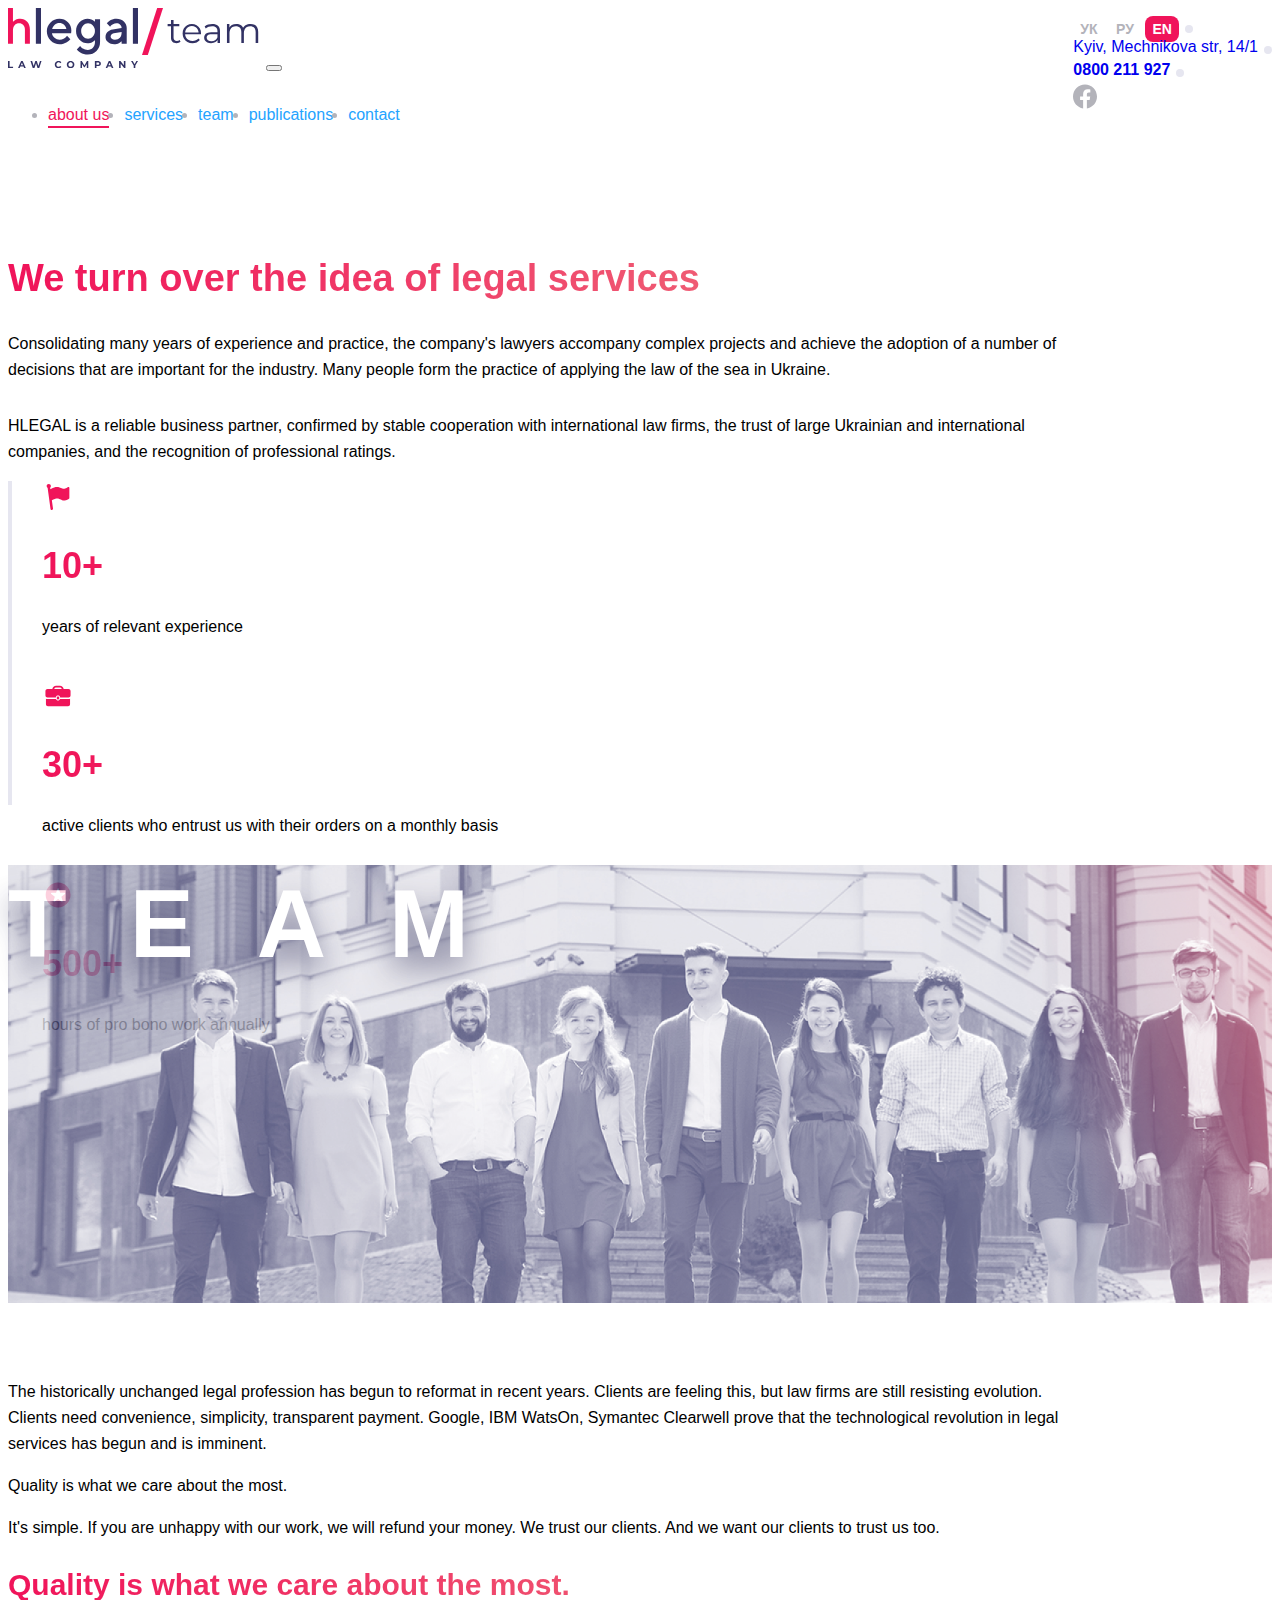
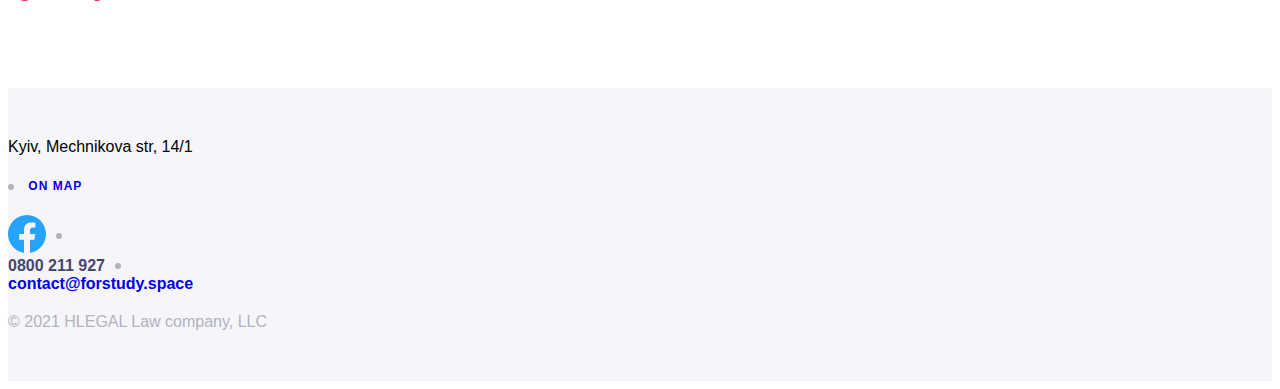
==== html/about.html @ 5c422d00 "Media for about section" ====
<!doctype html>
<html lang="en">
<head>
    <meta charset="UTF-8">
    <meta name="viewport"
          content="width=device-width, user-scalable=no, initial-scale=1.0, maximum-scale=1.0, minimum-scale=1.0">
    <meta http-equiv="X-UA-Compatible" content="ie=edge">
    <title>About us</title>

    <link href="https://cdn.jsdelivr.net/npm/bootstrap@5.2.0-beta1/dist/css/bootstrap.min.css" rel="stylesheet"
          integrity="sha384-0evHe/X+R7YkIZDRvuzKMRqM+OrBnVFBL6DOitfPri4tjfHxaWutUpFmBp4vmVor" crossorigin="anonymous">
    <link rel="stylesheet" href="../css/style.css">

</head>
<body>

    <header class="header header-light">
        <div class="header__top header-light__top">
            <div class="container">
                <div class="row">
                    <div class="col-12 d-flex header__top-content header-light__top-content">

                        <div class="header__lang header-light__lang">

                            <div>
                                <label>
                                    <input class="header__lang-switcher header-light__lang-switcher" name="lang" type="radio" value="УК">
                                    <span class="header__lang-name header-light__lang-name">УК</span>
                                </label>

                                <label>
                                    <input class="header__lang-switcher header-light__lang-switcher" name="lang" type="radio" value="РУ">
                                    <span class="header__lang-name header-light__lang-name">РУ</span>
                                </label>

                                <label>
                                    <input class="header__lang-switcher header-light__lang-switcher" name="lang" type="radio" value="EN" checked>
                                    <span class="header__lang-name header-light__lang-name">EN</span>
                                </label>
                            </div>

                        </div>

                        <div class="header__address">
                            <a target="_blank"
                               href="https://www.google.com.ua/maps/place/%D1%83%D0%BB.+%D0%9C%D0%B5%D1%87%D0%BD%D0%B8%D0%BA%D0%BE%D0%B2%D0%B0,+14%2F1,+%D0%9A%D0%B8%D0%B5%D0%B2,+02000/@50.436795,30.5305163,17z/data=!3m1!4b1!4m5!3m4!1s0x40d4cf07295b8e39:0x17b2112e2dc0e7a!8m2!3d50.436795!4d30.532705?hl=ru">
                                Kyiv, Mechnikova str, 14/1
                            </a>
                        </div>

                        <div class="header__contact">
                            <a href="tel:0800211927">0800 211 927</a>
                        </div>

                        <div class="header__social">
                            <a href="https://facebook.com" target="_blank" class="social-link">
                                <svg width="24" height="25" viewBox="0 0 24 25" fill="none"
                                     xmlns="http://www.w3.org/2000/svg">
                                    <path d="M24 12.5733C24 5.90541 18.6274 0.5 12 0.5C5.37258 0.5 0 5.90541 0 12.5733C0 18.5995 4.38823 23.5943 10.125 24.5V16.0633H7.07813V12.5733H10.125V9.91343C10.125 6.88755 11.9165 5.21615 14.6576 5.21615C15.9705 5.21615 17.3438 5.45195 17.3438 5.45195V8.42313H15.8306C14.3399 8.42313 13.875 9.35379 13.875 10.3086V12.5733H17.2031L16.6711 16.0633H13.875V24.5C19.6118 23.5943 24 18.5995 24 12.5733Z"
                                          fill="white"/>
                                </svg>
                            </a>
                        </div>

                    </div>
                </div>
            </div>

        </div>


        <div class="header__navigation">
            <nav class="navbar navbar-expand-sm">
                <div class="container">
                    <a class="navbar-brand" href="index.html">
                        <img src="../assets/icons/logo-team.svg" alt="logo">
                    </a>
                    <button class="navbar-toggler" type="button" data-bs-toggle="collapse"
                            data-bs-target="#navbarSupportedContent" aria-controls="navbarSupportedContent"
                            aria-expanded="false" aria-label="Toggle navigation">
                        <span class="navbar-toggler-icon"></span>
                    </button>
                    <div class="collapse navbar-collapse justify-content-end" id="navbarSupportedContent">
                        <ul class="navbar-nav">
                            <li class="nav-item">
                                <a class="nav-link active" aria-current="page" href="about.html">about us</a>
                            </li>
                            <li class="nav-item">
                                <a class="nav-link" aria-current="page" href="services.html">services</a>
                            </li>
                            <li class="nav-item">
                                <a class="nav-link" aria-current="page" href="team.html">team</a>
                            </li>
                            <li class="nav-item">
                                <a class="nav-link" aria-current="page" href="publications.html">publications</a>
                            </li>
                            <li class="nav-item">
                                <a class="nav-link" aria-current="page" href="#">contact</a>
                            </li>
                        </ul>
                    </div>
                </div>
            </nav>
        </div>
    </header>

    <main>

        <section class="hero">
            <div class="container">
                <div class="row">
                    <div class="hero__wrapper d-flex p-0">
                        <div class="hero__description col-lg-7 col-sm-12">
                            <h1>We turn over the idea of legal services</h1>
                            <p>Consolidating many years of experience and practice, the company's lawyers accompany
                                complex projects and achieve the adoption of a number of decisions that are important
                                for the industry. Many people form the practice of applying the law of the sea in Ukraine.
                            </p>
                            <p> HLEGAL is a reliable business partner, confirmed by stable cooperation with international
                                law firms, the trust of large Ukrainian and international companies, and the recognition of
                                professional ratings.</p>
                        </div>

                        <div class="hero__benefints col-lg-5 col-sm-12">
                            <div class="hero__benefints-item">
                                <div class="d-flex hero__benefints-item-title">
                                    <img src="../assets/icons/Experience.svg">
                                    <h2 class="mb-0">10+</h2>
                                </div>
                                <p>years of relevant experience</p>
                            </div>

                            <div class="hero__benefints-item">
                                <div class="d-flex hero__benefints-item-title">
                                    <img src="../assets/icons/Clients.svg">
                                    <h2 class="mb-0">30+</h2>
                                </div>
                                <p>active clients who entrust us with their orders on a monthly basis</p>
                            </div>

                            <div class="hero__benefints-item">
                                <div class="d-flex hero__benefints-item-title">
                                    <img src="../assets/icons/Probono.svg">
                                    <h2  >500+</h2>
                                </div>
                                <p>hours of pro bono work annually</p>
                            </div>
                        </div>
                    </div>
                </div>



            </div>
        </section>

        <div class="photo d-flex justify-content-center align-items-center" style="background-image: url('../assets/img/Team.jpg')">team</div>

        <section class="about">
            <div class="container">
                <div class="row">
                    <div class="d-flex flex-wrap">
                        <div class="about__content col-lg-7 col-sm-12">
                            <p>The historically unchanged legal profession has begun to reformat
                                in recent years. Clients are feeling this, but law firms are still resisting
                                evolution. Clients need convenience, simplicity, transparent payment. Google, IBM WatsOn,
                                Symantec Clearwell prove that the technological revolution in legal services has begun and is imminent.
                            </p>

                            <p>Quality is what we care about the most.</p>

                            <p>It's simple. If you are unhappy with our work, we will refund your money.
                                We trust our clients. And we want our clients to trust us too.</p>
                        </div>

                        <div class="about__quote col-lg-5 col-sm-12">
                            <h2>Quality is what we care about the most.</h2>
                        </div>
                    </div>
                </div>
            </div>
        </section>
    </main>

    <footer class="footer">
        <div class="container">
            <div class="row">
                <div class="footer__position d-flex justify-content-between">
                    <div>
                        <div class="footer__address d-flex align-items-center">
                            <p class="mb-0">
                                Kyiv, Mechnikova str, 14/1
                            </p>
                            <a class="footer__address-map"
                               target="_blank"
                               href="https://www.google.com.ua/maps/place/%D1%83%D0%BB.+%D0%9C%D0%B5%D1%87%D0%BD%D0%B8%D0%BA%D0%BE%D0%B2%D0%B0,+14%2F1,+%D0%9A%D0%B8%D0%B5%D0%B2,+02000/@50.436795,30.5305163,17z/data=!3m1!4b1!4m5!3m4!1s0x40d4cf07295b8e39:0x17b2112e2dc0e7a!8m2!3d50.436795!4d30.532705?hl=ru">
                                On map
                            </a>
                        </div>
                        <div class="footer__content d-flex align-items-center">
                            <div class="footer__social">
                                <a href="https://facebook.com" target="_blank" class="social-link">
                                    <svg width="38" height="38" viewBox="0 0 38 38" fill="none" xmlns="http://www.w3.org/2000/svg">
                                        <g clip-path="url(#clip0_45561_813)">
                                            <path d="M38 19.1161C38 8.55857 29.4934 0 19 0C8.50658 0 0 8.55857 0 19.1161C0 28.6575 6.94803 36.5659 16.0312 38V24.6419H11.207V19.1161H16.0312V14.9046C16.0312 10.1136 18.8678 7.46723 23.2078 7.46723C25.2866 7.46723 27.4609 7.84059 27.4609 7.84059V12.545H25.0651C22.7048 12.545 21.9688 14.0185 21.9688 15.5302V19.1161H27.2383L26.3959 24.6419H21.9688V38C31.052 36.5659 38 28.6575 38 19.1161Z" fill="#24A3FF"/>
                                        </g>
                                        <defs>
                                            <clipPath id="clip0_45561_813">
                                                <rect width="38" height="38" fill="white"/>
                                            </clipPath>
                                        </defs>
                                    </svg>
                                </a>
                            </div>

                            <div class="footer__contact">
                                <a href="tel:0800211927" class="footer__contact-tel">0800 211 927</a>
                            </div>

                            <div class="footer__contact">
                                <a href="mailto:contact@forstudy.space>" class="footer__contact-mail"> contact@forstudy.space</a>
                            </div>
                        </div>
                    </div>

                    <p class="footer__info">
                        © 2021 HLEGAL Law company, LLC
                    </p>
                </div>



            </div>

        </div>


    </footer>


    <script src="https://cdn.jsdelivr.net/npm/bootstrap@5.2.0-beta1/dist/js/bootstrap.bundle.min.js"
            integrity="sha384-pprn3073KE6tl6bjs2QrFaJGz5/SUsLqktiwsUTF55Jfv3qYSDhgCecCxMW52nD2"
            crossorigin="anonymous"></script>
</body>
</html>
---- css/style.css ----
:root {
  --bs-link-color: #24A3FF;
  --bs-link-hover-color: #24A3FF;
}

.navbar-nav {
  --bs-nav-link-color: #fff;
  --bs-navbar-active-color: #F0145A;
  --bs-nav-link-font-weight: 700;
  --bs-nav-link-font-size: 16px;
  --bs-navbar-nav-link-padding-x: 0;
  --bs-nav-link-padding-y: 0;
  --bs-nav-link-hover-color: #fff;
}

body {
  font-family: Montserrat, sans-serif;
  font-weight: normal;
}

.photo, .team-people .hero h1, .article__content-list ol ::marker, .article__content-accent, .article__name p, .footer__contact, .footer__address-map, .publications__type-name, .publications__article-title p, .clients p, .benefits__item li, .section__button input[type=button], .section__title .section__link, h4, h3, h2, h1 {
  font-family: Montserrat, sans-serif;
  font-weight: bold;
}

body {
  color: #323264;
}

@media (min-width: 1600px) {
  .container {
    max-width: 1600px;
  }
}
h1 {
  font-size: 38px;
  line-height: 46px;
  color: linear-gradient(90.13deg, #F0145A 0.84%, #EF8080 99.96%);
}

h2 {
  font-size: 30px;
  line-height: 37px;
}

h3 {
  font-size: 22px;
  line-height: 27px;
}

h4 {
  font-size: 16px;
  line-height: 20px;
}

p {
  font-size: 16px;
  line-height: 26px;
  color: #000000;
}

a {
  text-decoration: none;
}

.common-bg {
  background: linear-gradient(228.57deg, #323264 11.93%, #323264 57.17%, #643E72 87.46%);
  border-radius: 0 0 12px 12px;
}

.section__title .section__link {
  font-size: 14px;
  color: #24A3FF;
  line-height: 17px;
  text-transform: uppercase;
  letter-spacing: 1px;
}
.section__title .section__link:hover {
  color: #F0145A;
}
.section__title .section__link svg {
  margin-top: -3px;
}
.section__title .section__link svg:hover {
  text-decoration: none;
  border: none;
}
.section__title .section__link svg:hover circle {
  stroke: #F0145A;
}
.section__title .section__link svg:hover path {
  stroke: #F0145A;
}
.section__title .section__link svg:hover circle,
.section__title .section__link svg:hover path {
  transition: 0.3s;
}
.section__title h2 {
  margin-top: 10px;
  line-height: 46px;
  font-size: 38px;
  background: linear-gradient(90.13deg, #F0145A 0.84%, #EF8080 99.96%);
  -webkit-background-clip: text;
  -webkit-text-fill-color: transparent;
  background-clip: text;
  text-fill-color: transparent;
}

.section__button {
  margin-top: 30px;
}
.section__button input[type=button] {
  color: #fff;
  background-color: #24A3FF;
  box-shadow: 0 0 20px rgba(36, 163, 255, 0.5);
  border-radius: 12px;
  border: none;
  padding: 18px 30px;
}
.section__button input[type=button]:hover {
  background-color: #0085FF;
}

.header {
  --bs-link-color: #fff;
  color: #fff;
  position: absolute;
  width: 100%;
  top: 0;
  left: 0;
  z-index: 1;
}
.header a:not(.social-link) {
  border-bottom: 2px solid transparent;
  padding-bottom: 3px;
}
.header a:not(.social-link):hover {
  color: #fff;
  border-bottom-color: initial;
  transition: 0.3s;
}
.header a:not(.social-link):active {
  color: #F0145A;
  border-bottom-color: initial;
  transition: 0.3s;
}
.header a.social-link path {
  fill: #fff;
}
.header a.social-link:hover path {
  fill: #F0145A;
  transition: 0.3s;
}
.header .container {
  position: relative;
}
.header__top-content {
  gap: 6px;
  position: absolute;
  right: 0;
  top: 12px;
  z-index: 1;
  justify-content: flex-end;
}
.header__top-content > div {
  display: flex;
  align-items: center;
  gap: 6px;
}
.header__top-content > div:not(:last-child):after {
  content: "";
  display: inline-block;
  width: 8px;
  height: 8px;
  background-color: #fff;
  border-radius: 50%;
}
.header__lang-switcher {
  display: none;
}
.header__lang-name {
  font-size: 14px;
  padding: 5px 7px;
  border-radius: 8px;
  font-weight: 700;
  cursor: pointer;
}
.header__lang-name:hover, .header__lang-name:focus {
  background-color: rgba(255, 255, 255, 0.2);
  transition: 0.3s;
}
.header__lang-switcher:checked + .header__lang-name {
  background-color: #F0145A;
  transition: 0.3s;
}
.header__address a {
  border: none;
  padding-bottom: 0;
}
.header__contact a {
  font-weight: bold;
  border: none;
  padding-bottom: 0;
}
.header__social a {
  border: none;
  padding-bottom: 0;
}
.header__navigation .navbar-nav {
  display: flex;
  gap: 15px;
  margin-top: 34px;
}
.header__navigation .nav-link {
  border-bottom: 2px solid;
  padding-bottom: 3px;
}
.header__navigation .nav-link:not(.active) {
  border-bottom-color: transparent;
}
.header__navigation .nav-link:hover {
  border-bottom-color: initial;
  transition: 0.3s;
}
.header__navigation .nav-link.active {
  color: #F0145A;
}
.header a.navbar-brand {
  border-bottom: none;
}
.header-light {
  color: #B3B3BA;
  --bs-link-color: #B3B3BA;
  background-color: #fff;
  position: initial;
  padding: 0 0 30px 0;
}
.header-light__lang-switcher:checked + .header-light__lang-name {
  color: #fff;
}
.header-light__top-content > div:not(:last-child):after {
  background-color: #E6E6F0;
}
.header-light .nav-link {
  color: #24A3FF;
}
.header-light .nav-link.active {
  border-bottom: 2px solid #F0145A;
}
.header-light .nav-link:hover {
  color: #24A3FF;
}
.header-light a:not(.social-link):hover {
  color: #24A3FF;
}
.header-light a.social-link path {
  fill: #B3B3BA;
}
.header-light a.social-link:hover path {
  fill: #F0145A;
  transition: 0.3s;
}

@media (max-width: 992px) {
  .header {
    padding-top: 30px;
  }
  .header .container {
    flex-direction: column;
    align-items: flex-start;
    max-width: 648px;
  }
  .header__top {
    margin-bottom: 30px;
  }
  .header__top-content {
    position: static;
    justify-content: flex-start;
  }
  .header__navigation .navbar-nav {
    margin-top: 0;
  }
  .header__navigation .navbar-brand {
    display: inline-block;
    width: 100%;
    margin-right: 0;
    margin-bottom: 30px;
  }
}
@media (max-width: 575px) {
  .header {
    padding-top: 0;
  }
  .header .navbar-toggler-icon {
    background-image: url("../assets/icons/Hamburger.svg");
    background-size: cover;
    width: 50px;
    height: 50px;
  }
  .header .navbar-toggler:active {
    background-color: #E6E6F0;
    border-radius: 8px;
  }
  .header .navbar-toggler,
.header .navbar-toggler:focus {
    border: none;
    outline: none;
    box-shadow: none;
  }
  .header .navbar-collapse {
    background-color: #FFFFFF;
    border-radius: 12px 12px 0px 0px;
  }
  .header .navbar-collapse ul li {
    background-color: #F5F5FA;
    border-radius: 12px;
  }
  .header__top .header__address, .header__top .header__social {
    display: none;
  }
  .header__top {
    padding: 10px 0;
    background: rgba(245, 245, 250, 0.2);
    margin-bottom: 0;
  }
  .header__top-content {
    justify-content: space-between;
  }
  .header__top-content > div:not(:last-child):after {
    content: none;
  }
  .header .container {
    flex-direction: row;
    align-items: center;
  }
  .header__navigation .navbar-brand {
    width: initial;
    margin-bottom: 0;
  }
  .header-light .navbar-toggler-icon {
    background-image: url("../assets/icons/hamburger-dark.svg");
    background-size: cover;
    width: 50px;
    height: 50px;
  }
  .header-light .navbar-brand img {
    width: 200px;
  }
}

.banner {
  position: relative;
  height: 100vh;
}
.banner:before {
  content: "";
  display: block;
  width: 100%;
  height: 100vh;
  background-image: url("../assets/symbol.svg");
  background-repeat: no-repeat;
  background-size: contain;
  background-position: center;
  position: absolute;
  top: 0;
  left: 0;
  z-index: 0;
}
.banner h1 {
  position: relative;
  z-index: 1;
  font-size: 4.8vh;
  font-weight: 700;
  line-height: 46px;
  color: #fff;
}
.banner__scroll {
  left: calc(50% - 21px);
  width: 42px;
  height: 42px;
  display: inline-block;
  position: absolute;
  bottom: 30px;
}
.banner__scroll:hover {
  text-decoration: none;
  border: none;
}
.banner__scroll:hover circle {
  stroke: #F0145A;
}
.banner__scroll:hover path {
  stroke: #F0145A;
}
.banner__scroll:hover circle,
.banner__scroll:hover path {
  transition: 0.3s;
}

@media (max-width: 1115px) {
  .banner:before {
    background-size: cover;
  }
}
@media (max-width: 575px) {
  .banner h1 {
    font-size: 6.8vh;
    line-height: 75px;
  }
}

.benefits {
  padding: 60px 0;
  color: #FFFFFF;
}
.benefits__item li {
  list-style-type: none;
}
.benefits__item li:not(:last-child) {
  margin-bottom: 20px;
}
.benefits__item li .active {
  background: linear-gradient(90.13deg, #EF8080 0.84%, #F0145A 99.96%);
  -webkit-background-clip: text;
  -webkit-text-fill-color: transparent;
  background-clip: text;
  text-fill-color: transparent;
}
.benefits__item li a {
  font-size: 38px;
  line-height: 46px;
  text-align: right;
  color: #B3B3BA;
}
.benefits__item li a :not(.social-link) {
  border-bottom: none;
  transition: none;
}
.benefits__item li a:not(.social-link):hover {
  color: #F0145A;
  border: none;
  transition: none;
}
.benefits__item li a:not(.social-link):active {
  border: none;
  transition: none;
}
.benefits__line {
  border-left: 4px solid rgba(255, 255, 255, 0.3);
  height: 303px;
  margin-left: 60px;
}
.benefits__description p {
  color: #FFFFFF;
  max-width: 514px;
  font-size: 19px;
  line-height: 30px;
  margin-top: 30px;
}

@media (max-width: 1024px) {
  .benefits__description p {
    width: 358px;
  }
}
@media (max-width: 992px) {
  .benefits {
    padding: 60px;
  }
  .benefits__wrapper {
    flex-direction: column;
  }
  .benefits__item {
    width: 100%;
    overflow-x: scroll;
  }
  .benefits__item ul {
    display: flex;
    flex-direction: row;
    gap: 30px;
    padding: 0;
  }
  .benefits__item ul a {
    width: initial;
    text-align: left;
    white-space: nowrap;
  }
  .benefits__line {
    border-left: none;
    border-bottom: 4px solid rgba(255, 255, 255, 0.3);
    height: 0;
    width: 100%;
    margin-left: auto;
    margin-right: auto;
    margin-top: 60px;
    margin-bottom: 64px;
  }
  .benefits__description {
    width: 100%;
  }
  .benefits__description p {
    max-width: 100%;
    width: initial;
  }
}
@media (max-width: 575px) {
  .benefits {
    padding: 30px;
  }
  .benefits__line {
    margin-top: 30px;
    margin-bottom: 30px;
  }
}

.services {
  padding-bottom: 60px;
}
.services .section__title {
  margin-bottom: 60px;
}
.services__items {
  row-gap: 60px;
  column-gap: 60px;
}
.services__items-icon {
  width: 92px;
  height: 92px;
  background-color: #FFFFFF;
  border-radius: 24px;
}
.services__items-icon img {
  width: 64px;
}
.services__items-section img {
  border-radius: 24px;
}
.services__items-section h3 {
  color: #24A3FF;
  margin-top: 30px;
  margin-bottom: 15px;
  max-width: 251px;
}
.services__items-section h3:hover {
  color: #F0145A;
}
.services__items-section p {
  color: #FFFFFF;
  width: 350px;
}
.services-page {
  padding-top: 100px;
}

@media (max-width: 1024px) {
  .services__items p {
    width: initial;
  }
}
@media (max-width: 992px) {
  .services {
    padding: 60px;
  }
  .services__items-section {
    width: 40%;
  }
  .services-page {
    padding-top: 280px;
  }
}
@media (max-width: 575px) {
  .services {
    padding: 30px;
  }
  .services__items-section {
    width: 100%;
  }
  .services-page {
    padding-top: 132px;
  }
}

.team {
  padding: 60px 0 90px 0;
}
.team .carousel-inner {
  border-radius: 12px;
}
.team .carousel-item {
  background-color: #F5F5FA;
}
.team .carousel-item .team__content {
  padding: 30px;
}
.team .carousel-item .team__content-description {
  margin-top: 30px;
}
.team .carousel-item .team__content-description h4 {
  color: #B3B3BA;
}
.team .carousel-item .team__content-description p {
  color: #B3B3BA;
  font-size: 14px;
  line-height: 22px;
}
.team .carousel-indicators [data-bs-target] {
  background-color: #24A3FF;
  opacity: 0.2;
  width: 16px;
  height: 16px;
  border-radius: 50%;
}
.team .carousel-indicators .active {
  opacity: 1;
}
.team .carousel-indicators {
  margin-bottom: -60px;
}

@media (max-width: 992px) {
  .team {
    padding: 60px;
  }
  .team__wrapper {
    flex-direction: column;
  }
}
@media (max-width: 575px) {
  .team {
    padding: 30px;
  }
  .team h2 {
    font-size: 30px;
    word-wrap: break-word;
  }
}

.clients {
  margin-top: 60px;
}
.clients p {
  text-transform: uppercase;
  color: #323264;
  text-align: center;
}
.clients__items {
  margin-top: 30px;
  border-radius: 12px;
}
.clients__items a {
  display: flex;
  justify-content: center;
}
.clients__items-section {
  width: 25%;
  height: 120px;
  transition: transform 0.2s;
}
.clients__items-section:hover {
  transform: scale(1.1);
}
.clients__items-section-hillel {
  background-color: #1C4280;
}
.clients__items-section-wannabiz {
  background-color: #143646;
}
.clients__items-section-tapgerine {
  background: linear-gradient(0deg, #F48B30, #F48B30), #F48B30;
}
.clients__items-section-3dlook {
  background-color: #9E4DC3;
}
.clients__items-section-orangear {
  background-color: #FD9339;
}
.clients__items-section-adtelligent {
  background-color: #E2E2E4;
}
.clients__items-section-clikky {
  background-color: #C71C36;
}
.clients__items-section-ecolease {
  background-color: #DCF3F9;
}
.clients__items-section-infatek {
  background-color: #EAEAEA;
}
.clients__items-section-city {
  background-color: #282240;
}
.clients__items-section-art {
  background-color: #1D4568;
}
.clients__items-section-ultimatecard {
  background-color: #000000;
}

@media (max-width: 992px) {
  .clients {
    margin-top: 60px;
  }
  .clients__items-section {
    width: 33.3333333333%;
  }
}
@media (max-width: 575px) {
  .clients__items-section {
    width: 100%;
  }
}

.publications {
  padding: 30px 0 0 0;
  background-color: #F5F5FA;
}
.publications__wrapper {
  padding-bottom: 30px;
  border-bottom: 2px solid #E6E6F0;
}
.publications .row {
  margin-left: 0;
  margin-right: 0;
}
.publications__content {
  margin-top: 30px;
  gap: 30px;
}
.publications__article {
  background-color: #FFFFFF;
  border-radius: 8px;
  width: calc(100% / 3 - 30px);
}
.publications__article-img {
  background-size: 100% 200px;
  width: 100%;
  height: 200px;
  border-radius: 8px 8px 0 0;
}
.publications__article-description {
  padding: 30px;
}
.publications__article-title {
  border-bottom: 4px solid #E6E6F0;
}
.publications__article-title h4 {
  color: #24A3FF;
  line-height: 20px;
}
.publications__article-title h4:hover {
  color: #F0145A;
}
.publications__article-title p {
  color: #B3B3BA;
  text-transform: uppercase;
  font-size: 12px;
  letter-spacing: 1px;
}
.publications__article-text {
  margin-top: 15px;
  color: #000000;
  font-size: 14px;
  line-height: 22px;
}
.publications__type {
  background-color: #E6E6F0;
  padding: 8px 4px 10px 4px;
  margin-left: auto;
  margin-right: auto;
  border-radius: 10px;
  box-sizing: border-box;
  width: auto;
  max-width: 100%;
}
.publications__type-switcher {
  display: none;
}
.publications__type-switcher:hover {
  background-color: #F5F5FA;
}
.publications__type-name {
  font-size: 16px;
  padding: 8px 30px 10px;
  border-radius: 10px;
}
.publications__type-name:hover, .publications__type-name:focus {
  background-color: rgba(255, 255, 255, 0.2);
  transition: 0.3s;
  cursor: pointer;
}
.publications__type-switcher:checked + .publications__type-name {
  background-color: #FFFFFF;
  transition: 0.3s;
}

@media (max-width: 1024px) {
  .publications__article {
    width: calc(100% / 3 - 30px);
  }
}
@media (max-width: 992px) {
  .publications__article {
    width: calc(100% / 2 - 30px);
  }
}
@media (max-width: 575px) {
  .publications__article {
    width: 100%;
  }
}

.footer {
  padding: 30px 0;
  background-color: #F5F5FA;
}
.footer__address {
  gap: 10px;
  margin-bottom: 21px;
}
.footer__address-map {
  text-transform: uppercase;
  font-size: 12px;
  letter-spacing: 1px;
}
.footer__address-map::before {
  content: "";
  display: inline-block;
  width: 6px;
  height: 6px;
  background-color: #B3B3BA;
  border-radius: 50%;
  margin-right: 10px;
}
.footer__address-map:hover {
  color: #F0145A;
  transition: 0.3s;
}
.footer__content > div {
  display: flex;
  align-items: center;
  gap: 10px;
}
.footer__content > div:not(:last-child)::after {
  content: "";
  display: inline-block;
  width: 6px;
  height: 6px;
  background-color: #B3B3BA;
  border-radius: 50%;
  margin-right: 10px;
}
.footer__contact-tel {
  color: #46466E;
}
.footer__contact-mail:hover {
  color: #F0145A;
  transition: 0.3s;
}
.footer__info {
  font-size: 16px;
  color: #B3B3BA;
}
.footer a.social-link path {
  fill: #24A3FF;
}
.footer a.social-link:hover path {
  fill: #F0145A;
  transition: 0.3s;
}

@media (max-width: 992px) {
  .footer__position {
    flex-direction: column;
    align-items: center;
  }
  .footer__info {
    margin-top: 30px;
  }
}
@media (max-width: 575px) {
  .footer__address {
    flex-direction: column;
    align-items: center;
  }
  .footer__address-map::before {
    content: none;
  }
  .footer__content {
    flex-direction: column;
    align-items: center;
    gap: 10px;
  }
  .footer__content > div:not(:last-child)::after {
    content: none;
  }
}

.article {
  padding: 30px 0 60px 0;
}
@media (min-width: 1080px) {
  .article .container {
    max-width: 1080px;
  }
}
.article__name {
  padding: 0;
  border-bottom: 4px solid #E6E6F0;
}
.article__name img {
  width: 100%;
  margin-bottom: 30px;
  border-radius: 12px;
}
.article__name p {
  font-size: 12px;
  line-height: 15px;
  letter-spacing: 1px;
  text-transform: uppercase;
  color: #B3B3BA;
  margin-top: 30px;
}
.article__content {
  padding: 0;
  border-bottom: 4px solid #E6E6F0;
}
.article__content p {
  margin: 30px 0;
}
.article__content-accent {
  font-size: 38px;
  line-height: 46px;
  margin-top: 30px;
  background: linear-gradient(90.13deg, #F0145A 0.84%, #EF8080 99.96%);
  -webkit-background-clip: text;
  -webkit-text-fill-color: transparent;
  background-clip: text;
  text-fill-color: transparent;
}
.article__content-list {
  font-size: 18px;
}
.article__content-list ol li {
  color: #000000;
}
.article__content-list ol li:not(:last-child) {
  margin-bottom: 15px;
}
.article__content-list ol ::marker {
  color: #F0145A;
}
.article__content-text {
  margin-top: 30px;
}
.article__content-picture {
  margin-top: 30px;
}
.article__content-picture img {
  width: 100%;
  max-width: 640px;
}
.article__content-picture-text {
  margin-top: 15px;
  color: #B3B3BA;
  font-size: 14px;
  line-height: 22px;
}
.article__social {
  margin-top: 30px;
  padding: 0;
}
.article__social a {
  background-color: #F5F5FA;
  border-radius: 12px;
  padding: 9px 8px 12px 8px;
}
.article__social a:not(:last-child) {
  margin-right: 10px;
}

.service-entry {
  color: #fff;
  margin-bottom: 60px;
}
@media (min-width: 1080px) {
  .service-entry .container {
    max-width: 1080px;
  }
}
.service-entry__description {
  padding: 176px 0 60px 0;
  border-bottom: 4px solid #E6E6F0;
}
.service-entry__item {
  row-gap: 60px;
  column-gap: 60px;
}
.service-entry__item-icon {
  width: 92px;
  height: 92px;
  background-color: #FFFFFF;
  border-radius: 24px;
}
.service-entry__item-icon img {
  width: 64px;
}
.service-entry__item-section img {
  border-radius: 24px;
}
.service-entry__item-section h1 {
  background: linear-gradient(90.13deg, #F0145A 0.84%, #EF8080 99.96%);
  -webkit-background-clip: text;
  -webkit-text-fill-color: transparent;
  background-clip: text;
  text-fill-color: transparent;
  margin-top: 28px;
  margin-bottom: 28px;
}
.service-entry__item-section p {
  color: #fff;
  text-align: center;
}
.service-entry__content {
  padding: 30px 0 60px 0;
}
.service-entry__content h3 {
  margin-bottom: 30px;
}
.service-entry__content ul {
  padding-left: 14px;
  column-gap: 60px;
  row-gap: 15px;
}
.service-entry__content ul ::marker {
  color: #F0145A;
}
.service-entry__content ul li {
  width: calc(100%/2 - 60px);
}

@media (max-width: 992px) {
  .service-entry__description {
    padding-top: 280px;
  }
}
@media (max-width: 575px) {
  .service-entry {
    padding: 30px;
  }
  .service-entry__description {
    padding-top: 162px;
  }
  .service-entry__item-section h1 {
    font-size: 30px;
    line-height: 37px;
    text-align: center;
  }
  .service-entry__content li {
    width: 100% !important;
  }
}

.team-people {
  padding: 60px 0;
}
@media (min-width: 1080px) {
  .team-people .hero .container {
    max-width: 1080px;
  }
}
.team-people .hero h1 {
  background: linear-gradient(90.13deg, #F0145A 0.84%, #EF8080 99.96%);
  -webkit-background-clip: text;
  -webkit-text-fill-color: transparent;
  background-clip: text;
  text-fill-color: transparent;
  font-size: 38px;
  line-height: 46px;
}
.team-people__list {
  margin-top: 60px;
  gap: 60px;
}
.team-people__list-item {
  width: calc(100%/3 - 60px);
}
.team-people__list-item-image {
  background-size: cover;
  background-position: center;
  width: 100%;
  height: 400px;
  border-radius: 12px;
  margin-bottom: 15px;
}
.team-people__list-item h4::after {
  content: url("../assets/arrow.svg");
  width: 14px;
  height: 7px;
  padding: 9.5px 11.5px 8.5px 13.5px;
  background-color: #F5F5FA;
  border-radius: 100%;
  display: flex;
  align-items: center;
  justify-content: center;
  flex-shrink: initial;
}
.team-people__list-item h4:hover {
  color: #F0145A;
}
.team-people__list-item h4:hover::after {
  content: url("../assets/arrow-hover.svg");
  width: 14px;
  height: 7px;
}
.team-people__list-item p {
  color: #B3B3BA;
  font-size: 14px;
  line-height: 22px;
}

@media (max-width: 992px) {
  .team-people__list {
    gap: 60px;
  }
  .team-people__list-item {
    width: calc(100%/2 - 60px);
  }
}
@media (max-width: 575px) {
  .team-people__list-item {
    width: 100%;
  }
}

.person__wrapper {
  gap: 60px;
}
@media (min-width: 1080px) {
  .person .container {
    max-width: 1080px;
  }
}
.person__image {
  background-size: cover;
  background-position: center;
  width: 100%;
  height: 500px;
  border-radius: 12px;
  margin-bottom: 15px;
}
.person h1 {
  background: linear-gradient(90.13deg, #F0145A 0.84%, #EF8080 99.96%);
  -webkit-background-clip: text;
  -webkit-text-fill-color: transparent;
  background-clip: text;
  text-fill-color: transparent;
}
.person__information p {
  margin-top: 30px;
  margin-bottom: 30px;
}
.person__information h3 {
  margin-bottom: 15px;
}
.person__information-name {
  border-bottom: 4px solid #E6E6F0;
}
.person__information-name p {
  margin-top: 0;
  color: #B3B3BA;
  font-size: 14px;
}
.person__information-contacts {
  gap: 30px;
}
.person__information-contacts a:before {
  content: "";
  display: inline-block;
  width: 6px;
  height: 6px;
  background-color: #E6E6F0;
  border-radius: 50%;
  margin-right: 10px;
}
.person__information-contacts a:hover {
  color: #F0145A;
}

@media (max-width: 1024px) {
  .person__image {
    height: 375px;
  }
}
@media (max-width: 992px) {
  .person {
    padding: 60px;
  }
  .person__wrapper {
    flex-direction: column;
  }
  .person__image {
    display: none;
  }
  .person__information-name {
    width: 50%;
    margin-right: 0;
    position: relative;
  }
  .person__information-name::before {
    content: " ";
    width: 300px;
    height: 375px;
    position: absolute;
    background-size: cover;
    background-position: center;
    background-image: url("../assets/img/Team-5.jpg");
    border-radius: 12px;
    margin-bottom: 15px;
  }
}
@media (max-width: 575px) {
  .person {
    padding: 0;
  }
  .person__image {
    display: initial;
    height: 375px;
  }
  .person__information-name {
    width: 100%;
  }
  .person__information-name::before {
    content: none;
  }
  .person__information-contacts {
    display: flex;
    flex-direction: column;
    gap: 10px;
  }
  .person__information-contacts p {
    margin-bottom: 0;
  }
  .person__information-contacts a::before {
    content: none;
  }
  .person__information-contacts a:last-child {
    margin-bottom: 30px;
  }
}

.about {
  padding: 60px 0;
}
@media (min-width: 1080px) {
  .about .container {
    max-width: 1080px;
  }
}
.about h2 {
  background: linear-gradient(90.13deg, #F0145A 0.84%, #EF8080 99.96%);
  -webkit-background-clip: text;
  -webkit-text-fill-color: transparent;
  background-clip: text;
  text-fill-color: transparent;
}
.about__quote {
  padding-right: 60px;
}

@media (max-width: 1024px) {
  .about__content {
    padding-right: 60px;
  }
}
@media (max-width: 992px) {
  .about {
    padding: 60px;
  }
}
@media (max-width: 575px) {
  .about {
    padding: 30px 30px 60px 30px;
  }
  .about__content, .about__quote {
    padding-right: 0;
  }
}

.hero {
  padding: 60px 0;
}
@media (min-width: 1080px) {
  .hero .container {
    max-width: 1080px;
  }
}
.hero h1, .hero h2 {
  background: linear-gradient(90.13deg, #F0145A 0.84%, #EF8080 99.96%);
  -webkit-background-clip: text;
  -webkit-text-fill-color: transparent;
  background-clip: text;
  text-fill-color: transparent;
}
.hero h2 {
  font-size: 36px;
}
.hero__description {
  padding-right: 30px;
}
.hero__description p {
  margin-top: 30px;
}
.hero__benefints {
  padding-left: 30px;
  padding-right: 30px;
  border-left: 4px solid #E6E6F0;
  height: 324px;
}
.hero__benefints-item:not(:last-child) {
  margin-bottom: 40px;
}
.hero__benefints-item-title {
  margin-bottom: 10px;
}

@media (max-width: 992px) {
  .hero {
    padding: 60px;
  }
  .hero__wrapper {
    flex-direction: column;
  }
}
@media (max-width: 575px) {
  .hero {
    padding: 0 30px;
  }
  .hero h1 {
    font-size: 30px;
  }
  .hero__description {
    font-size: 19px;
  }
  .hero__benefints {
    margin-bottom: 120px;
  }
}

.photo {
  background-size: cover;
  background-repeat: no-repeat;
  width: 100%;
  height: 438px;
  color: #FFFFFF;
  opacity: 0.8;
  text-shadow: 0 15px 30px rgba(40, 40, 86, 0.8);
  font-size: 96px;
  line-height: 117px;
  letter-spacing: 63px;
  text-transform: uppercase;
}

@media (max-width: 1024px) {
  .photo {
    font-size: 86px;
    line-height: 105px;
    max-height: 312px;
  }
}
@media (max-width: 992px) {
  .photo {
    font-size: 46px;
    line-height: 56px;
    max-height: 234px;
  }
}
@media (max-width: 575px) {
  .photo {
    font-size: 36px;
    line-height: 44px;
    max-height: 115px;
    height: 100%;
  }
}

/*# sourceMappingURL=style.css.map */
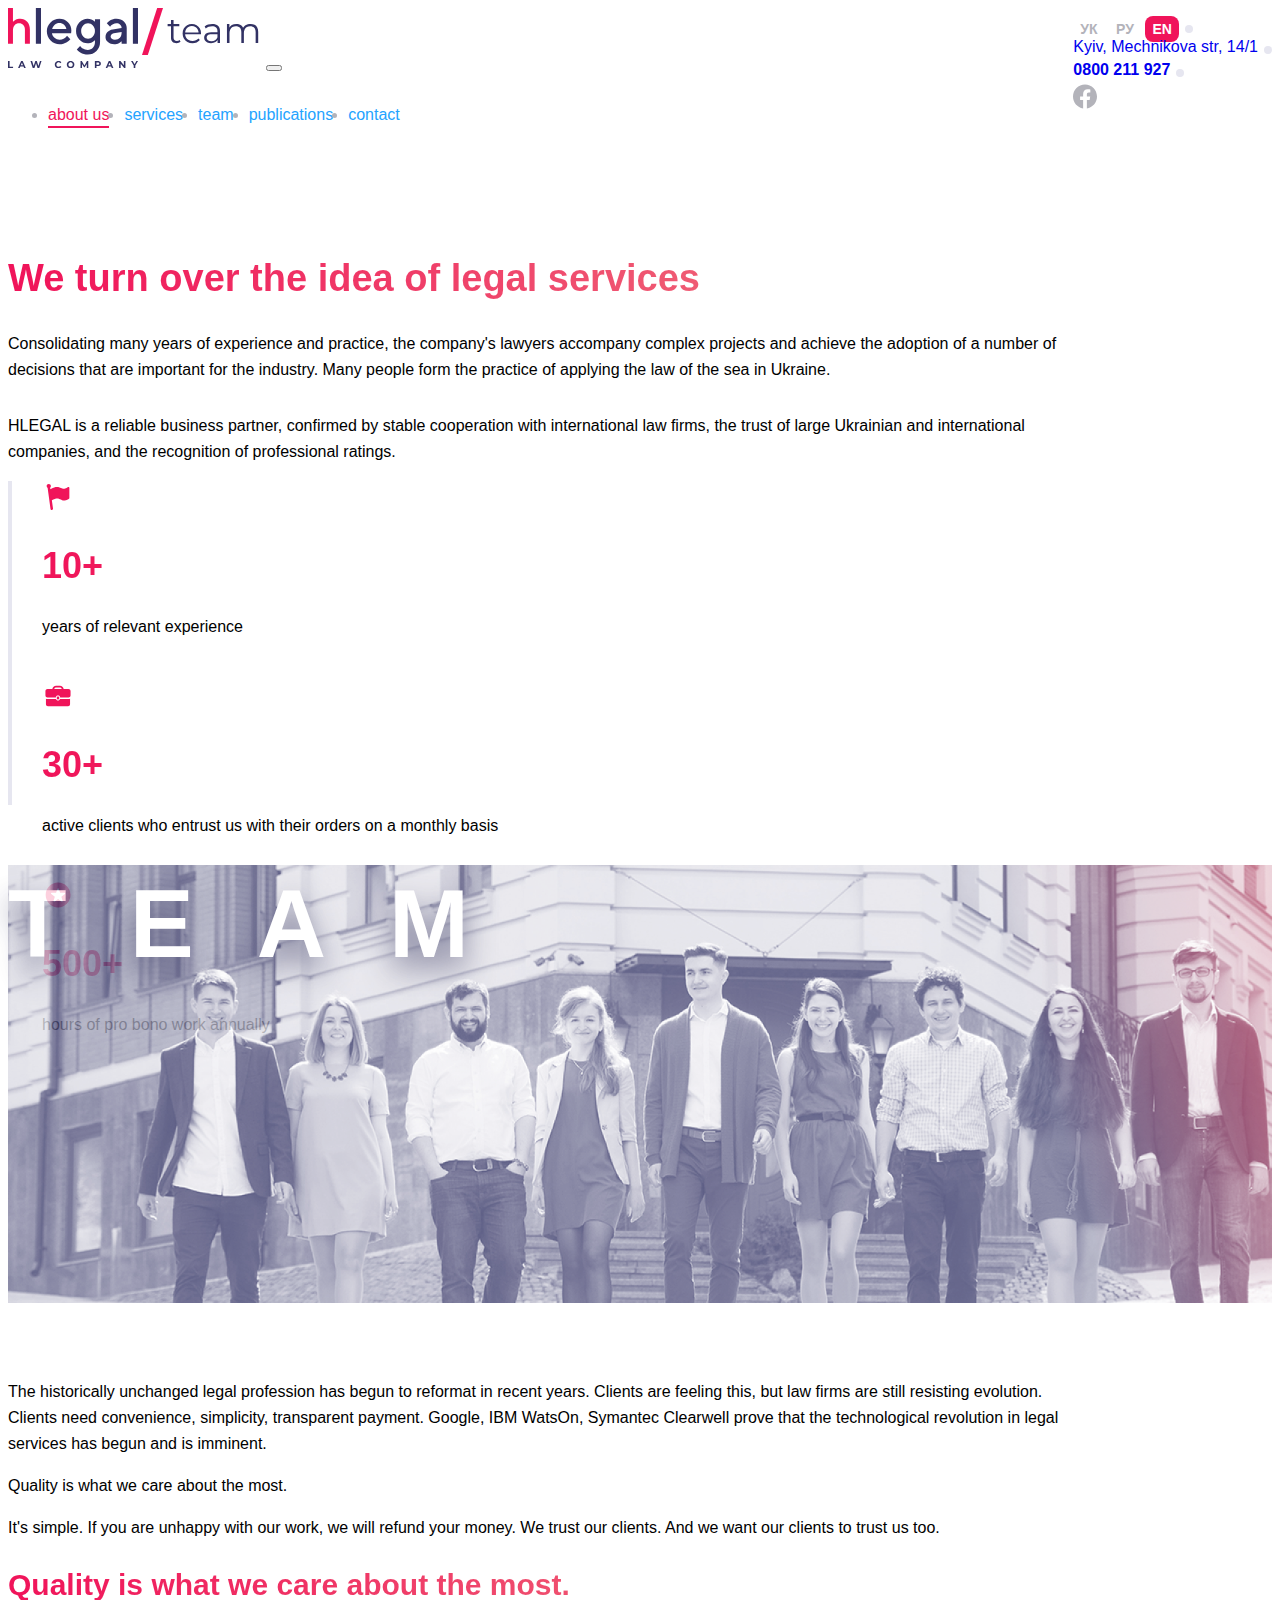
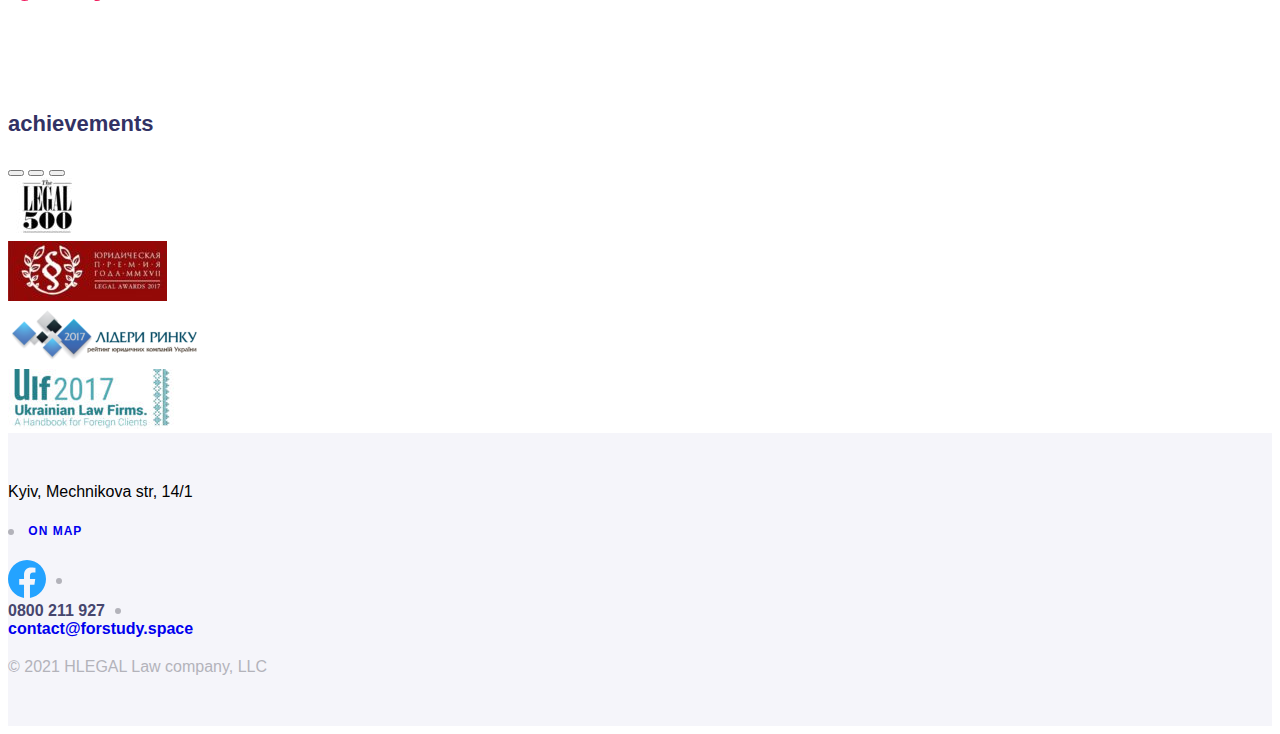
==== commit f2c071b6: "Achievements section" ====
--- a/html/about.html
+++ b/html/about.html
@@ -179,6 +179,37 @@
                     </div>
                 </div>
             </div>
+        </section>
+
+        <section class="achievements">
+            <div class="container">
+                <div class="row">
+                     <h3>achievements</h3>
+
+                    <div id="carouselExampleIndicators" class="carousel slide" data-bs-ride="carousel">
+                        <div class="carousel-indicators">
+                            <button type="button" data-bs-target="#carouselExampleIndicators" data-bs-slide-to="0" class="active" aria-current="true" aria-label="Slide 1"></button>
+                            <button type="button" data-bs-target="#carouselExampleIndicators" data-bs-slide-to="1" aria-label="Slide 2"></button>
+                            <button type="button" data-bs-target="#carouselExampleIndicators" data-bs-slide-to="2" aria-label="Slide 3"></button>
+                        </div>
+                        <div class="carousel-inner">
+                            <div class="carousel-item active">
+                                <img src="../assets/img/Achievment-1.png" class="d-block w-100" alt="...">
+                            </div>
+                            <div class="carousel-item">
+                                <img src="../assets/img/Achievment-2.png" class="d-block w-100" alt="...">
+                            </div>
+                            <div class="carousel-item">
+                                <img src="../assets/img/Achievment-3.png" class="d-block w-100" alt="...">
+                            </div>
+                            <div class="carousel-item">
+                                <img src="../assets/img/Achievment-4.png" class="d-block w-100" alt="...">
+                            </div>
+                        </div>
+                    </div>
+                </div>
+            </div>
+
         </section>
     </main>
 
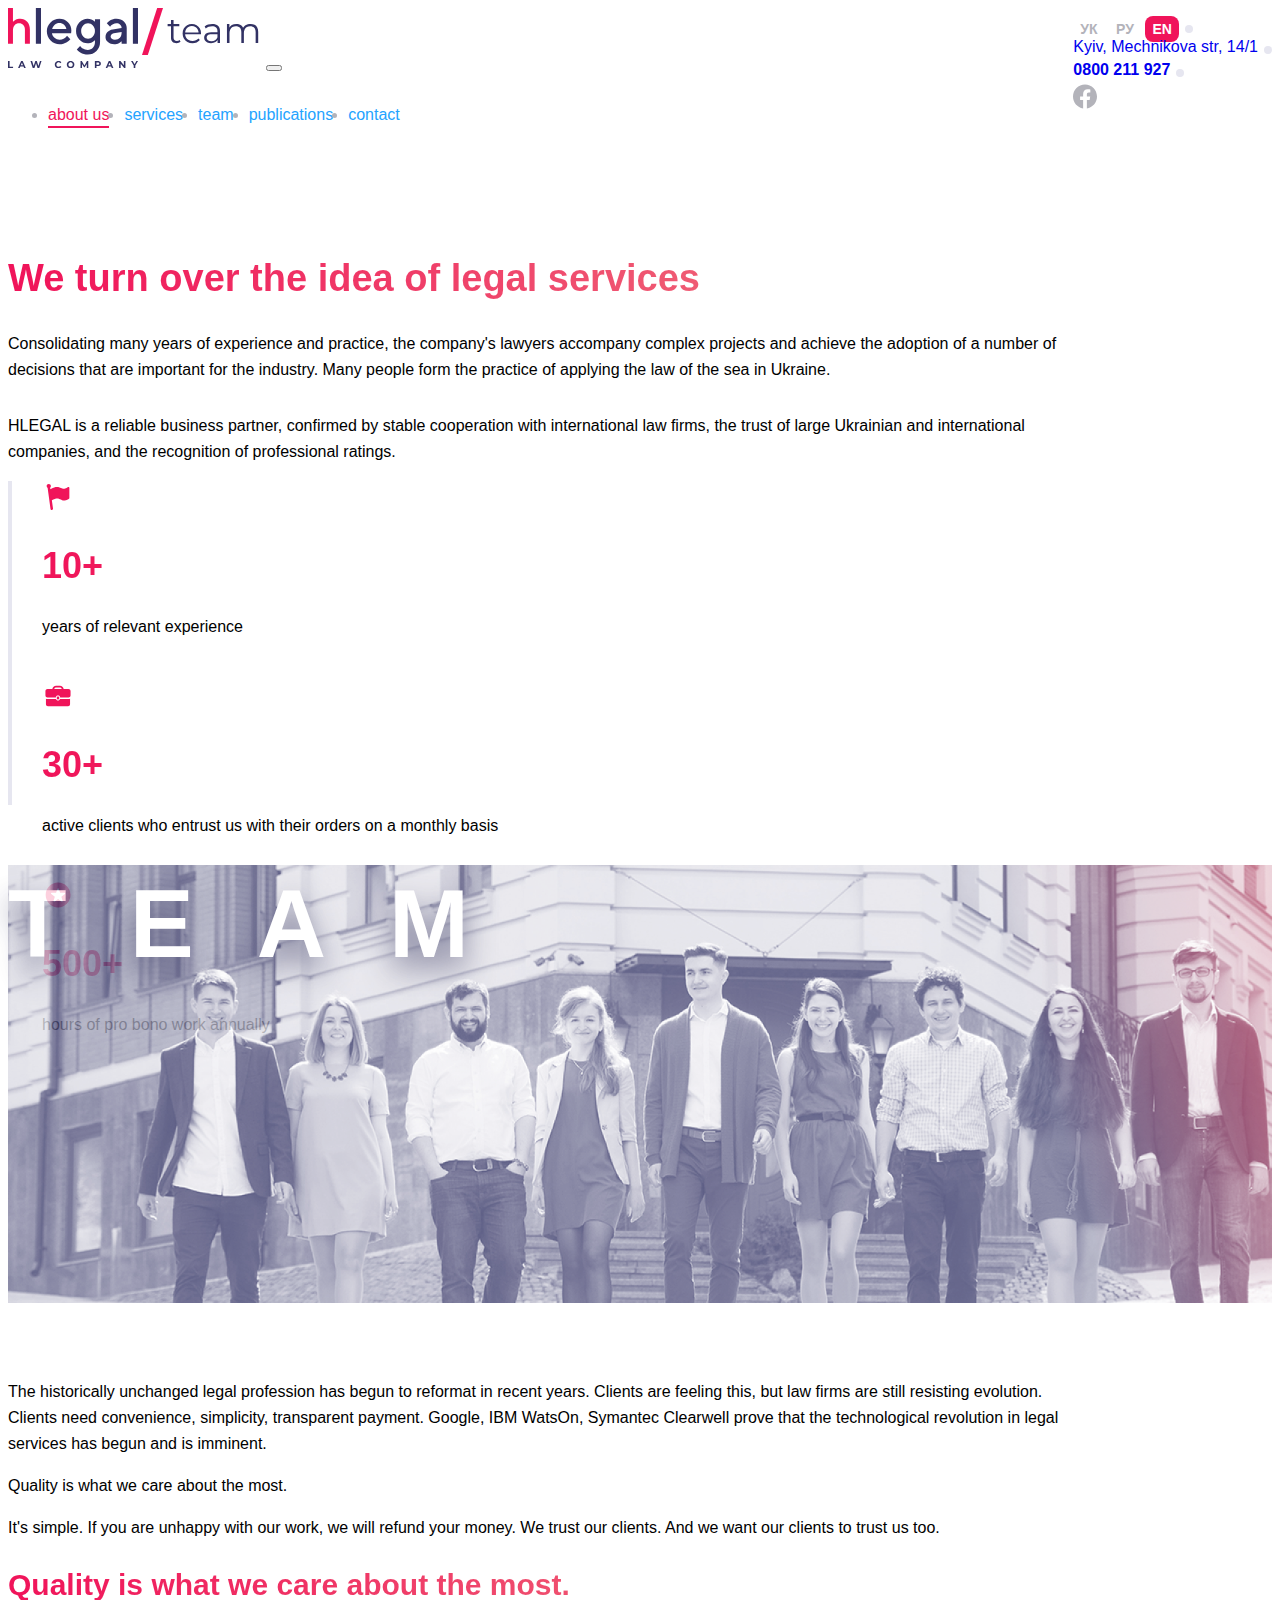
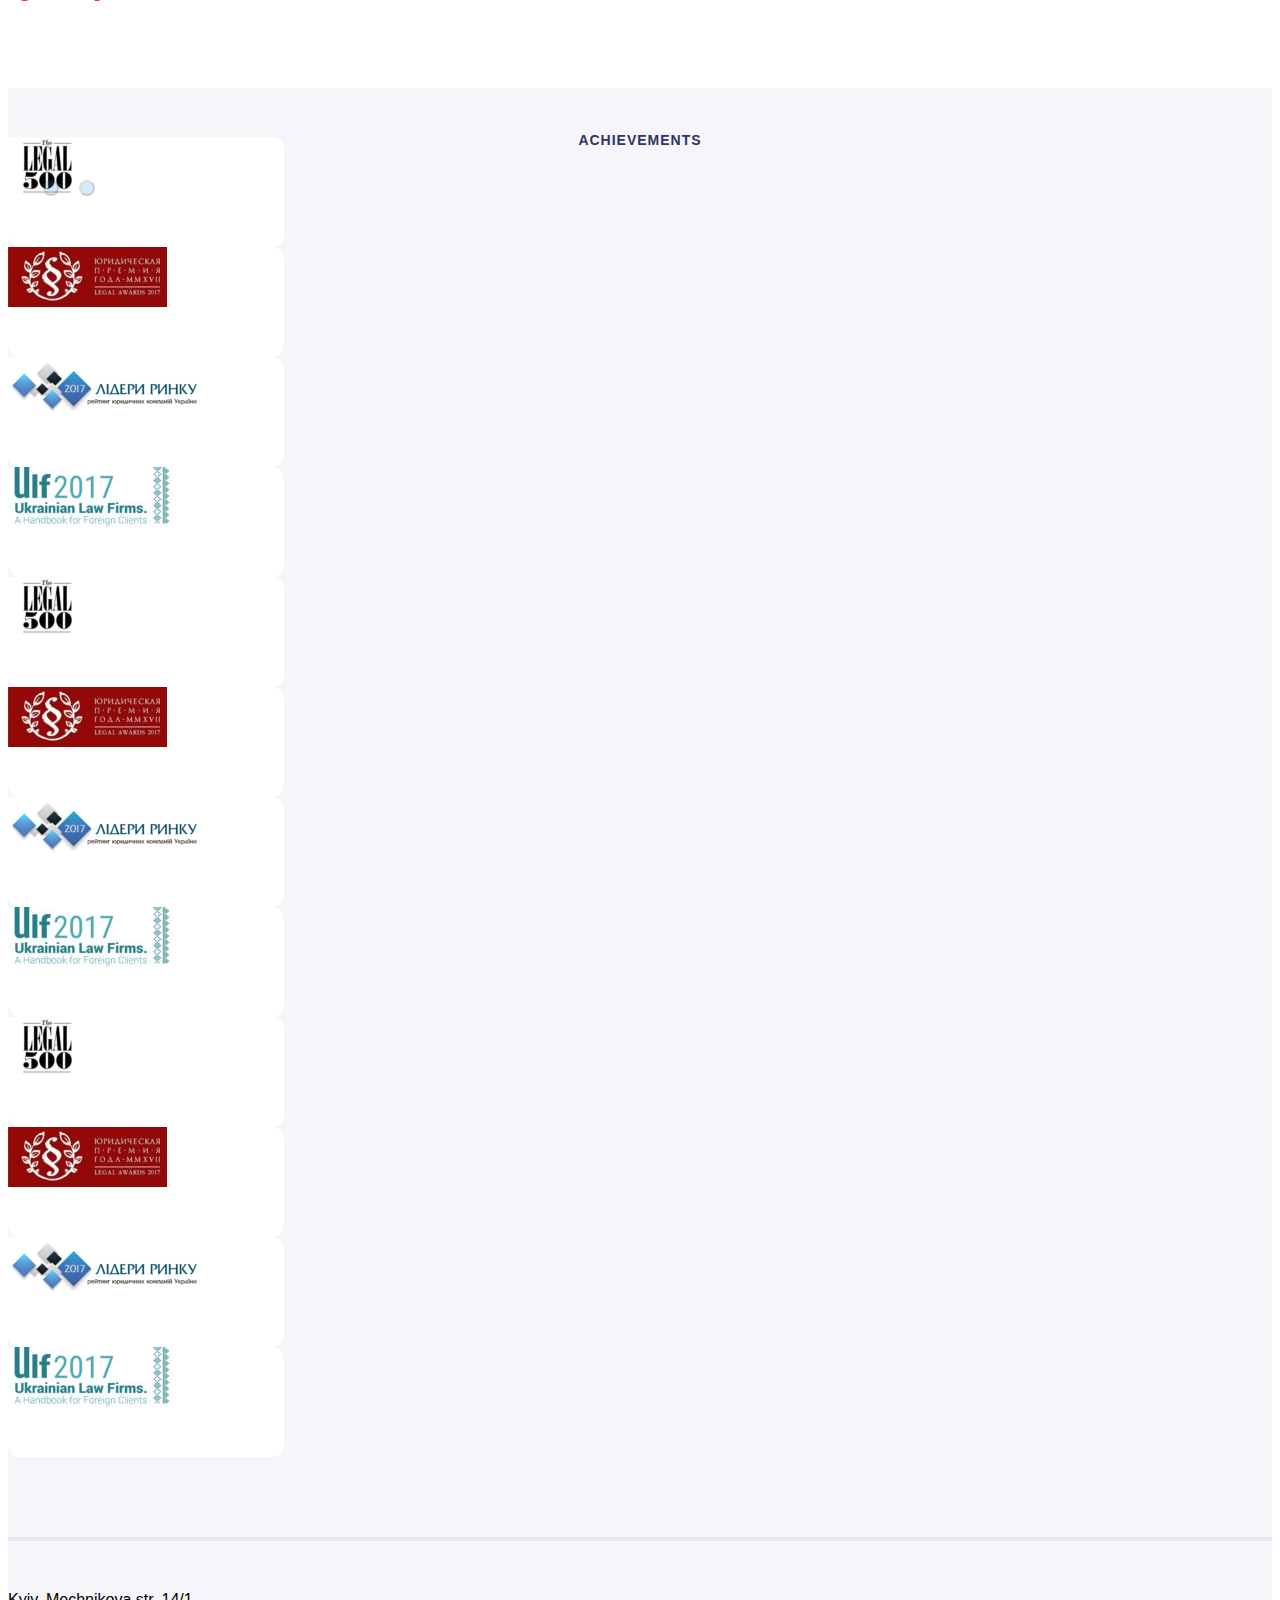
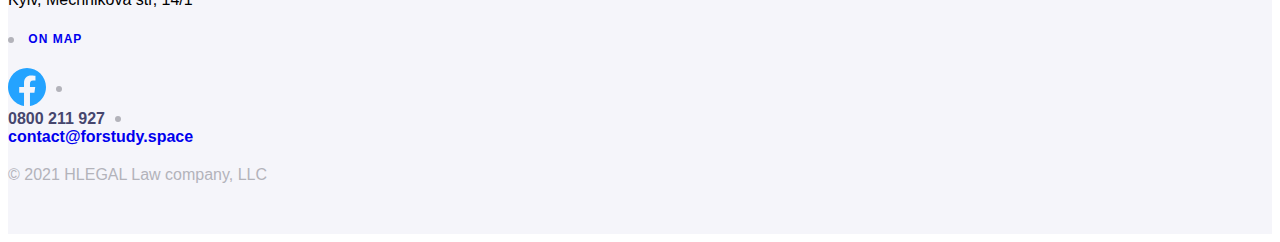
==== commit d8505015: "Achivements section" ====
--- a/html/about.html
+++ b/html/about.html
@@ -183,7 +183,7 @@
 
         <section class="achievements">
             <div class="container">
-                <div class="row">
+                <div class="achievements__wrapper row">
                      <h3>achievements</h3>
 
                     <div id="carouselExampleIndicators" class="carousel slide" data-bs-ride="carousel">
@@ -194,16 +194,61 @@
                         </div>
                         <div class="carousel-inner">
                             <div class="carousel-item active">
-                                <img src="../assets/img/Achievment-1.png" class="d-block w-100" alt="...">
-                            </div>
-                            <div class="carousel-item">
-                                <img src="../assets/img/Achievment-2.png" class="d-block w-100" alt="...">
-                            </div>
-                            <div class="carousel-item">
-                                <img src="../assets/img/Achievment-3.png" class="d-block w-100" alt="...">
-                            </div>
-                            <div class="carousel-item">
-                                <img src="../assets/img/Achievment-4.png" class="d-block w-100" alt="...">
+                                <div class="achievements__items d-flex justify-content-between">
+                                    <div class="achievements__items-one d-flex align-items-center justify-content-center">
+                                        <a href="#"><img src="../assets/img/Achievment-1.png" class="d-block" alt="Achievment"></a>
+                                    </div>
+
+                                    <div class="achievements__items-one d-flex align-items-center justify-content-center">
+                                        <a href="#"><img src="../assets/img/Achievment-2.png" class="d-block" alt="Achievment"></a>
+                                    </div>
+
+                                    <div class="achievements__items-one d-flex align-items-center justify-content-center">
+                                        <a href="#"><img src="../assets/img/Achievment-3.png" class="d-block" alt="Achievment"></a>
+                                    </div>
+
+                                    <div class="achievements__items-one d-flex align-items-center justify-content-center">
+                                        <a href="#"><img src="../assets/img/Achievment-4.png" class="d-block" alt="Achievment"></a>
+                                    </div>
+                                </div>
+                            </div>
+                            <div class="carousel-item active">
+                                <div class="achievements__items d-flex justify-content-between">
+                                    <div class="achievements__items-one d-flex align-items-center justify-content-center">
+                                        <a href="#"><img src="../assets/img/Achievment-1.png" class="d-block" alt="Achievment"></a>
+                                    </div>
+
+                                    <div class="achievements__items-one d-flex align-items-center justify-content-center">
+                                        <a href="#"><img src="../assets/img/Achievment-2.png" class="d-block" alt="Achievment"></a>
+                                    </div>
+
+                                    <div class="achievements__items-one d-flex align-items-center justify-content-center">
+                                        <a href="#"><img src="../assets/img/Achievment-3.png" class="d-block" alt="Achievment"></a>
+                                    </div>
+
+                                    <div class="achievements__items-one d-flex align-items-center justify-content-center">
+                                        <a href="#"><img src="../assets/img/Achievment-4.png" class="d-block" alt="Achievment"></a>
+                                    </div>
+                                </div>
+                            </div>
+                            <div class="carousel-item active">
+                                <div class="achievements__items d-flex justify-content-between">
+                                    <div class="achievements__items-one d-flex align-items-center justify-content-center">
+                                        <a href="#"><img src="../assets/img/Achievment-1.png" class="d-block" alt="Achievment"></a>
+                                    </div>
+
+                                    <div class="achievements__items-one d-flex align-items-center justify-content-center">
+                                        <a href="#"><img src="../assets/img/Achievment-2.png" class="d-block" alt="Achievment"></a>
+                                    </div>
+
+                                    <div class="achievements__items-one d-flex align-items-center justify-content-center">
+                                        <a href="#"><img src="../assets/img/Achievment-3.png" class="d-block" alt="Achievment"></a>
+                                    </div>
+
+                                    <div class="achievements__items-one d-flex align-items-center justify-content-center">
+                                        <a href="#"><img src="../assets/img/Achievment-4.png" class="d-block" alt="Achievment"></a>
+                                    </div>
+                                </div>
                             </div>
                         </div>
                     </div>
--- a/css/style.css
+++ b/css/style.css
@@ -1383,4 +1383,62 @@
   }
 }
 
+.achievements {
+  background-color: #F5F5FA;
+}
+.achievements__wrapper {
+  border-bottom: 4px solid #E6E6F0;
+  padding: 30px 0 80px 0;
+}
+.achievements h3 {
+  font-size: 14px;
+  line-height: 17px;
+  text-align: center;
+  letter-spacing: 1px;
+  text-transform: uppercase;
+  margin-bottom: 30px;
+}
+.achievements__items {
+  gap: 40px;
+}
+.achievements__items-one {
+  width: calc(100%/4 - 40px);
+  height: 110px;
+  background-color: #FFFFFF;
+  border-radius: 12px;
+}
+.achievements .carousel-indicators [data-bs-target] {
+  background-color: #24A3FF;
+  opacity: 0.2;
+  width: 16px;
+  height: 16px;
+  border-radius: 50%;
+}
+.achievements .carousel-indicators [data-bs-target]:not(:last-child) {
+  margin-right: 15px;
+}
+.achievements .carousel-indicators .active {
+  opacity: 1;
+}
+.achievements .carousel-indicators {
+  margin-bottom: -60px;
+}
+
+@media (max-width: 992px) {
+  .achievements__items-one img {
+    max-width: 100%;
+  }
+}
+@media (max-width: 1024px) {
+  .achievements__wrapper {
+    padding: 30px 30px 80px 30px;
+  }
+  .achievements__items {
+    flex-direction: column;
+  }
+  .achievements__items-one {
+    width: 100%;
+  }
+}
+
 /*# sourceMappingURL=style.css.map */
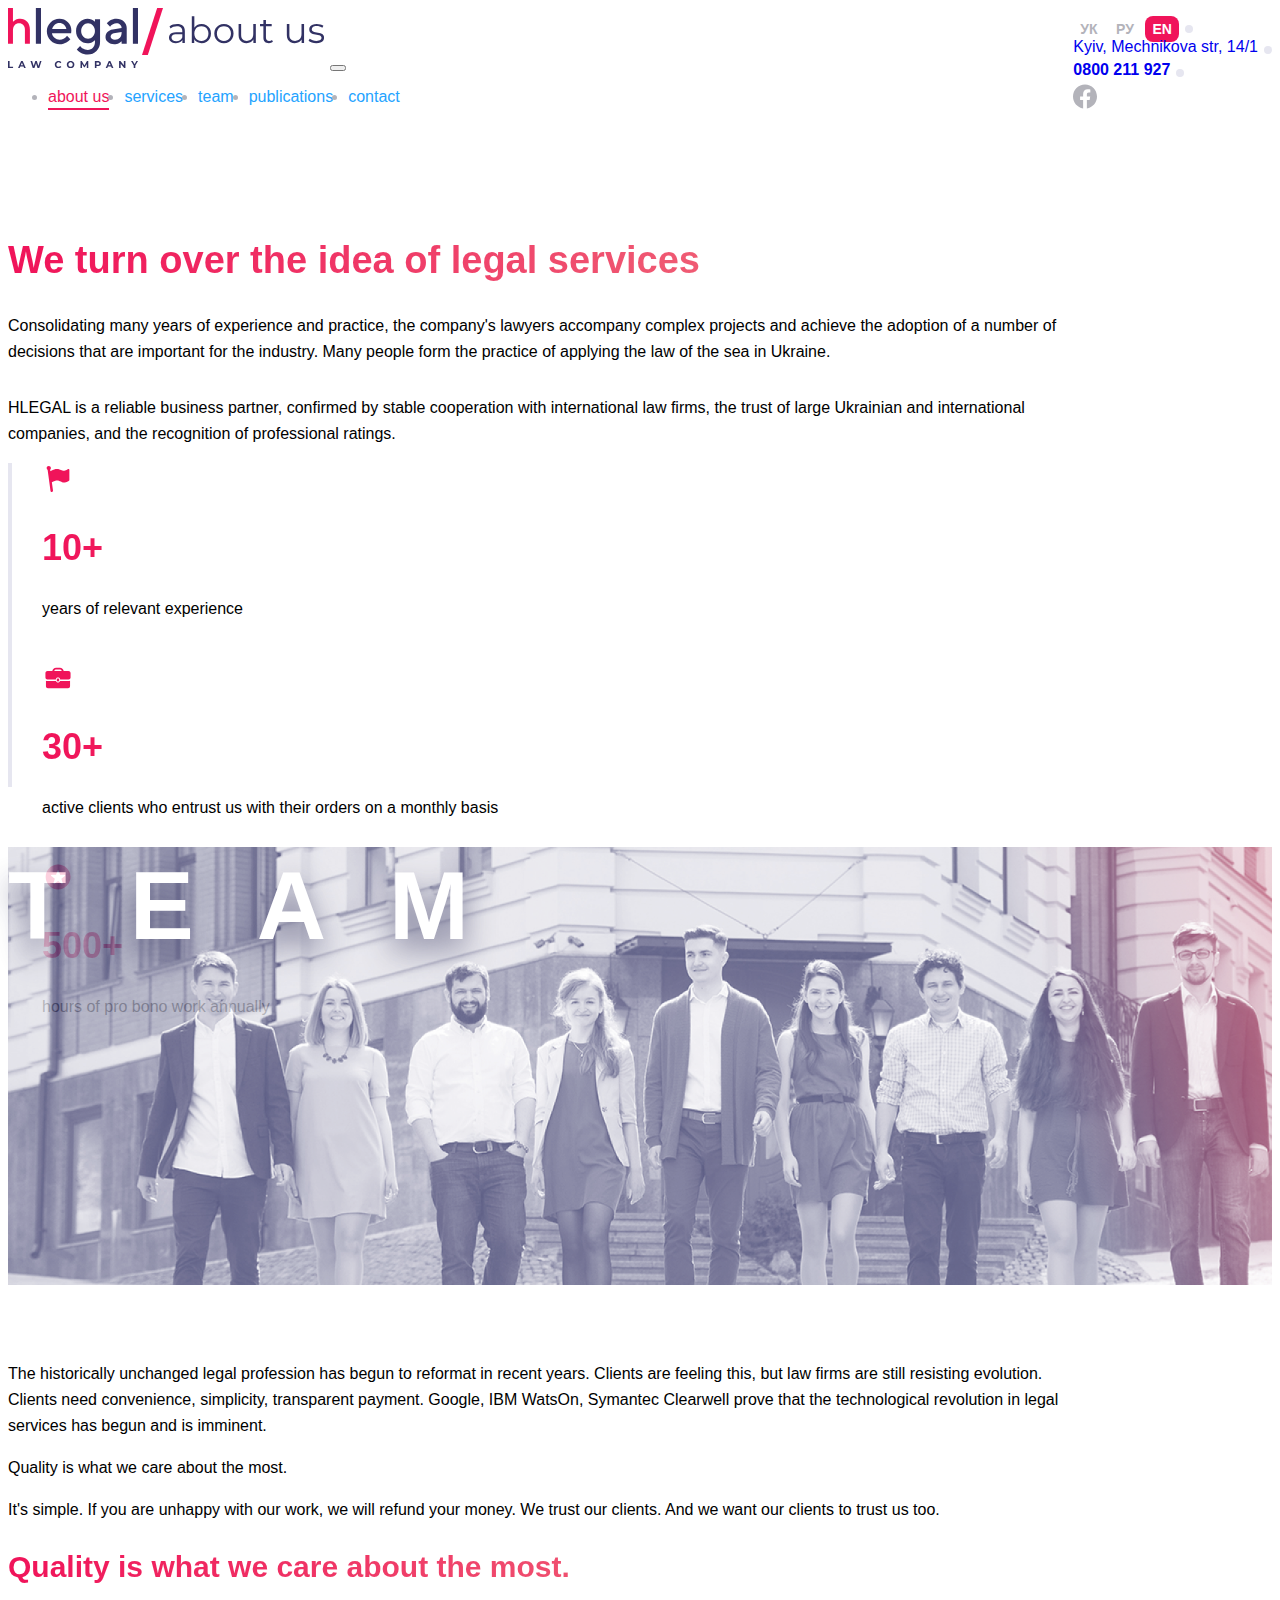
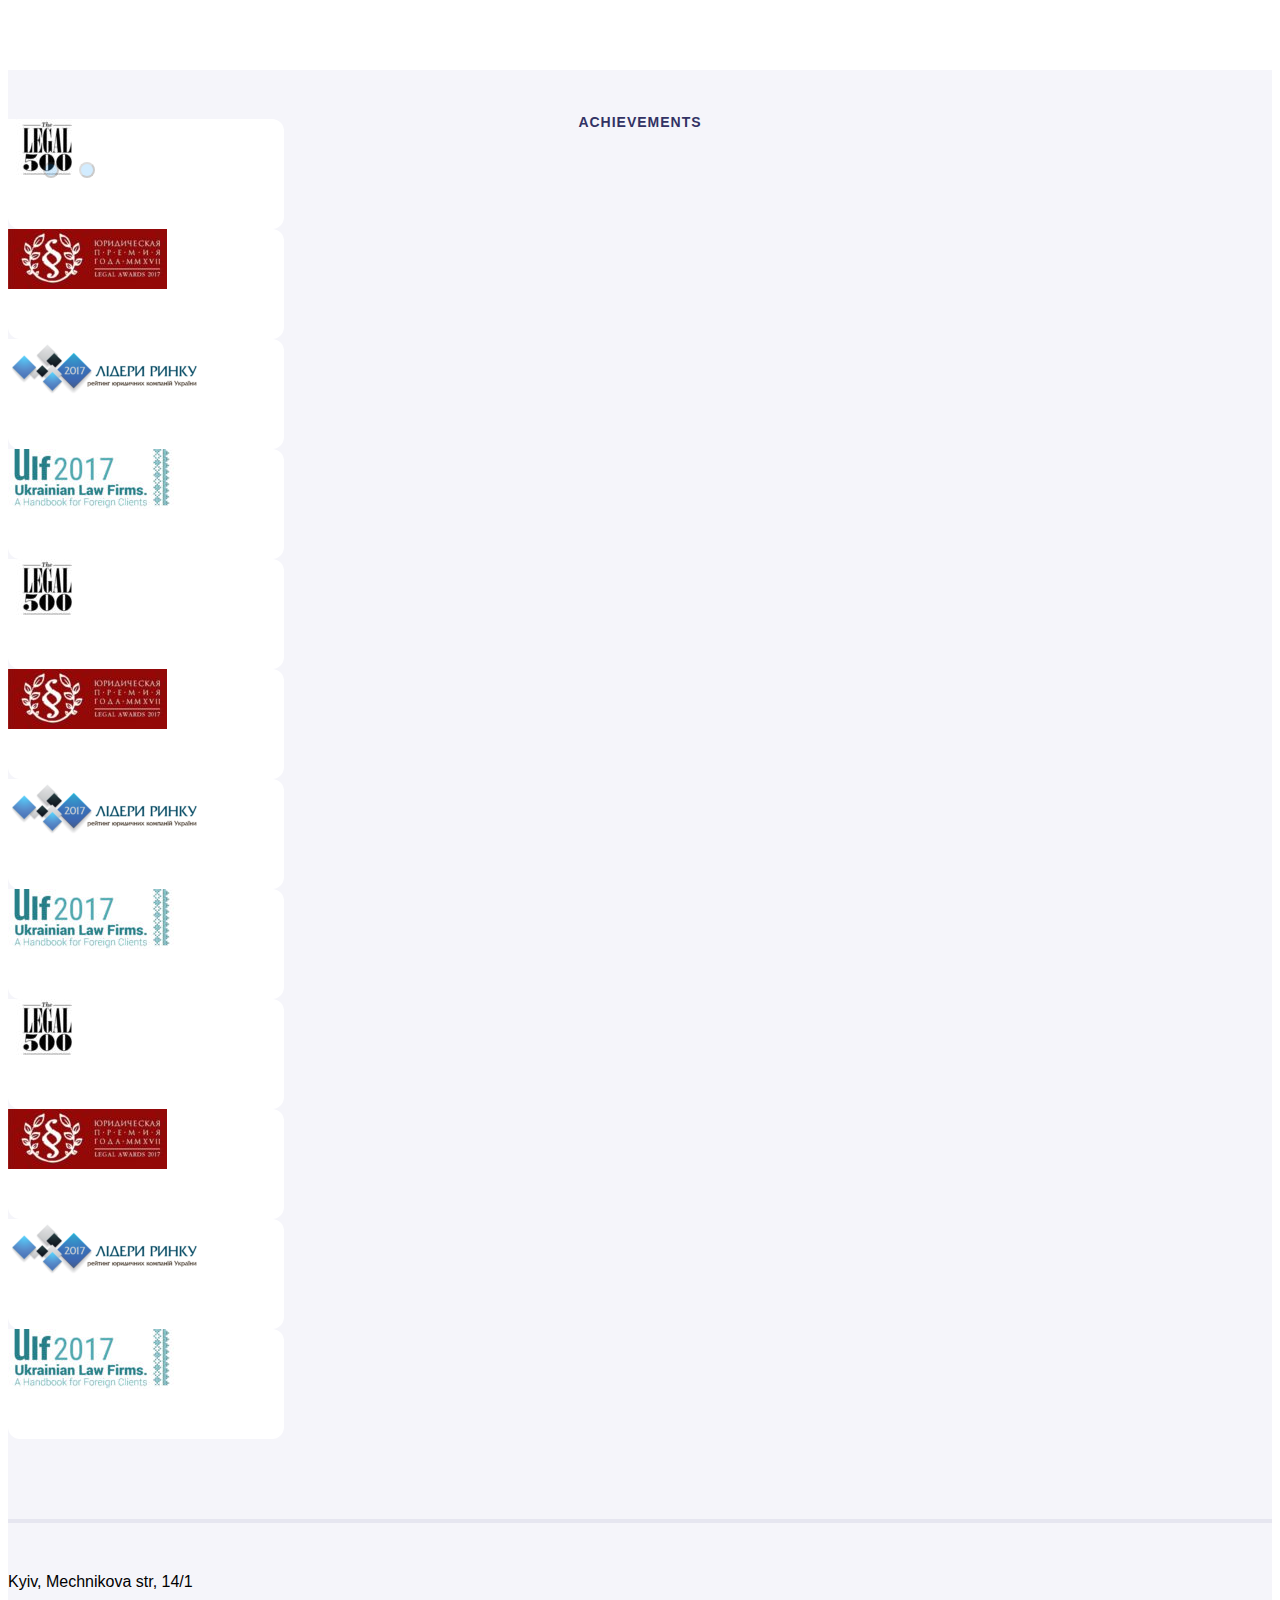
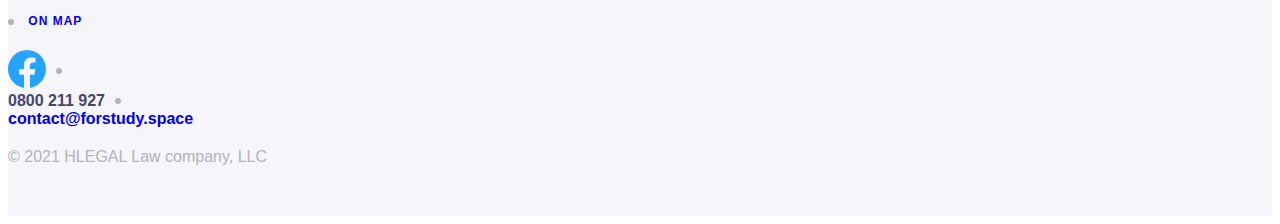
==== commit 7386ece0: "@media for header" ====
--- a/html/about.html
+++ b/html/about.html
@@ -73,31 +73,40 @@
             <nav class="navbar navbar-expand-sm">
                 <div class="container">
                     <a class="navbar-brand" href="index.html">
-                        <img src="../assets/icons/logo-team.svg" alt="logo">
+                        <img src="../assets/icons/Logo-about.svg" alt="logo">
                     </a>
                     <button class="navbar-toggler" type="button" data-bs-toggle="collapse"
                             data-bs-target="#navbarSupportedContent" aria-controls="navbarSupportedContent"
                             aria-expanded="false" aria-label="Toggle navigation">
                         <span class="navbar-toggler-icon"></span>
                     </button>
+
+
                     <div class="collapse navbar-collapse justify-content-end" id="navbarSupportedContent">
-                        <ul class="navbar-nav">
-                            <li class="nav-item">
-                                <a class="nav-link active" aria-current="page" href="about.html">about us</a>
-                            </li>
-                            <li class="nav-item">
-                                <a class="nav-link" aria-current="page" href="services.html">services</a>
-                            </li>
-                            <li class="nav-item">
-                                <a class="nav-link" aria-current="page" href="team.html">team</a>
-                            </li>
-                            <li class="nav-item">
-                                <a class="nav-link" aria-current="page" href="publications.html">publications</a>
-                            </li>
-                            <li class="nav-item">
-                                <a class="nav-link" aria-current="page" href="#">contact</a>
-                            </li>
-                        </ul>
+                        <div class="popup-fade">
+                            <div class="navbar__wrapper">
+                                <a href="about.html" id="close" class="d-flex justify-content-end">
+                                    <img src="../assets/icons/Close.svg">
+                                </a>
+                                <ul class="navbar-nav">
+                                    <li class="nav-item">
+                                        <a class="nav-link active" aria-current="page" href="about.html">about us</a>
+                                    </li>
+                                    <li class="nav-item">
+                                        <a class="nav-link" aria-current="page" href="services.html">services</a>
+                                    </li>
+                                    <li class="nav-item">
+                                        <a class="nav-link" aria-current="page" href="team.html">team</a>
+                                    </li>
+                                    <li class="nav-item">
+                                        <a class="nav-link" aria-current="page" href="publications.html">publications</a>
+                                    </li>
+                                    <li class="nav-item">
+                                        <a class="nav-link" aria-current="page" href="contact.html">contact</a>
+                                    </li>
+                                </ul>
+                            </div>
+                        </div>
                     </div>
                 </div>
             </nav>
--- a/css/style.css
+++ b/css/style.css
@@ -1,3 +1,4 @@
+@charset "UTF-8";
 :root {
   --bs-link-color: #24A3FF;
   --bs-link-hover-color: #24A3FF;
@@ -18,9 +19,17 @@
   font-weight: normal;
 }
 
-.photo, .team-people .hero h1, .article__content-list ol ::marker, .article__content-accent, .article__name p, .footer__contact, .footer__address-map, .publications__type-name, .publications__article-title p, .clients p, .benefits__item li, .section__button input[type=button], .section__title .section__link, h4, h3, h2, h1 {
+.contact__information-social a, .photo, .team-people .hero h1, .article__content-list ol ::marker, .article__content-accent, .article__name p, .footer__contact, .footer__address-map, .publications__type-name, .publications__article-title p, .clients p, .benefits__item li, .section__button input[type=button], .section__title .section__link, h4, h3, h2, h1 {
   font-family: Montserrat, sans-serif;
   font-weight: bold;
+}
+
+.contact__form-first h2, .section__title h2 {
+  background: linear-gradient(90.13deg, #F0145A 0.84%, #EF8080 99.96%);
+  -webkit-background-clip: text;
+  -webkit-text-fill-color: transparent;
+  background-clip: text;
+  text-fill-color: transparent;
 }
 
 body {
@@ -78,32 +87,18 @@
 .section__title .section__link:hover {
   color: #F0145A;
 }
-.section__title .section__link svg {
-  margin-top: -3px;
-}
-.section__title .section__link svg:hover {
-  text-decoration: none;
-  border: none;
-}
-.section__title .section__link svg:hover circle {
-  stroke: #F0145A;
-}
-.section__title .section__link svg:hover path {
-  stroke: #F0145A;
-}
-.section__title .section__link svg:hover circle,
-.section__title .section__link svg:hover path {
-  transition: 0.3s;
+.section__title .section__link:hover::after {
+  content: url("../assets/arrow-hover.svg");
+}
+.section__title .section__link::after {
+  content: url("../assets/arrow.svg");
+  width: 4.5px;
+  height: 9px;
 }
 .section__title h2 {
   margin-top: 10px;
   line-height: 46px;
   font-size: 38px;
-  background: linear-gradient(90.13deg, #F0145A 0.84%, #EF8080 99.96%);
-  -webkit-background-clip: text;
-  -webkit-text-fill-color: transparent;
-  background-clip: text;
-  text-fill-color: transparent;
 }
 
 .section__button {
@@ -119,6 +114,22 @@
 }
 .section__button input[type=button]:hover {
   background-color: #0085FF;
+}
+.section__button input[type=button]:active {
+  background: #006CCF;
+}
+
+input:focus {
+  border: 1px solid #24A3FF;
+}
+input:focus::placeholder {
+  color: #000000;
+}
+input:invalid {
+  border: 1px solid #FF0000;
+}
+input:invalid::placeholder {
+  color: #FF0000;
 }
 
 .header {
@@ -175,6 +186,9 @@
   background-color: #fff;
   border-radius: 50%;
 }
+.header__top-content a:hover {
+  border-bottom: none;
+}
 .header__lang-switcher {
   display: none;
 }
@@ -206,24 +220,32 @@
   border: none;
   padding-bottom: 0;
 }
-.header__navigation .navbar-nav {
+.header__navigation .navbar__wrapper {
+  padding: 0;
+}
+.header__navigation .navbar-collapse #close {
+  display: none;
+  visibility: hidden;
+  margin-bottom: 0;
+}
+.header__navigation .navbar-collapse .navbar-nav {
   display: flex;
   gap: 15px;
-  margin-top: 34px;
-}
-.header__navigation .nav-link {
+}
+.header__navigation .navbar-collapse .nav-link {
   border-bottom: 2px solid;
   padding-bottom: 3px;
 }
-.header__navigation .nav-link:not(.active) {
+.header__navigation .navbar-collapse .nav-link:not(.active) {
   border-bottom-color: transparent;
 }
-.header__navigation .nav-link:hover {
+.header__navigation .navbar-collapse .nav-link:hover {
   border-bottom-color: initial;
   transition: 0.3s;
 }
-.header__navigation .nav-link.active {
+.header__navigation .navbar-collapse .nav-link.active {
   color: #F0145A;
+  border-bottom: 2px solid #F0145A;
 }
 .header a.navbar-brand {
   border-bottom: none;
@@ -244,9 +266,6 @@
 .header-light .nav-link {
   color: #24A3FF;
 }
-.header-light .nav-link.active {
-  border-bottom: 2px solid #F0145A;
-}
 .header-light .nav-link:hover {
   color: #24A3FF;
 }
@@ -277,8 +296,68 @@
     position: static;
     justify-content: flex-start;
   }
+}
+@media (max-width: 575px) {
+  .header {
+    padding-top: 0;
+  }
+  .header__navigation .popup-fade:before {
+    content: "";
+    background: #323264;
+    position: fixed;
+    left: 0;
+    top: 0;
+    width: 100%;
+    height: 100%;
+    opacity: 0.7;
+    z-index: -1;
+  }
+  .header__navigation .navbar-collapse {
+    z-index: 1;
+  }
+  .header__navigation .navbar-collapse #close {
+    display: block;
+    visibility: visible;
+    margin-bottom: 20px;
+  }
+  .header__navigation .navbar-collapse .navbar__wrapper {
+    position: fixed;
+    bottom: 0;
+    width: 95%;
+    padding: 12px;
+    z-index: 1;
+    background-color: #FFFFFF;
+    border-radius: 12px 12px 0 0;
+  }
+  .header__navigation .navbar-collapse:target {
+    display: flex;
+    pointer-events: auto;
+  }
+  .header__navigation .navbar-collapse ul li {
+    display: flex;
+    justify-content: center;
+    background-color: #F5F5FA;
+    border-radius: 12px;
+  }
+  .header__navigation .navbar-collapse ul li a {
+    color: #24A3FF;
+    font-size: 24px;
+  }
+  .header__navigation .navbar-collapse ul li a.active {
+    color: #F0145A;
+    border-bottom: none;
+  }
+  .header__navigation .navbar-collapse ul li:active {
+    background-color: #E6E6F0;
+  }
   .header__navigation .navbar-nav {
     margin-top: 0;
+  }
+  .header__navigation .navbar-toggler-icon {
+    background-image: url("../assets/icons/Hamburger.svg");
+    background-size: cover;
+    width: 50px;
+    height: 50px;
   }
   .header__navigation .navbar-brand {
     display: inline-block;
@@ -286,17 +365,6 @@
     margin-right: 0;
     margin-bottom: 30px;
   }
-}
-@media (max-width: 575px) {
-  .header {
-    padding-top: 0;
-  }
-  .header .navbar-toggler-icon {
-    background-image: url("../assets/icons/Hamburger.svg");
-    background-size: cover;
-    width: 50px;
-    height: 50px;
-  }
   .header .navbar-toggler:active {
     background-color: #E6E6F0;
     border-radius: 8px;
@@ -307,14 +375,6 @@
     outline: none;
     box-shadow: none;
   }
-  .header .navbar-collapse {
-    background-color: #FFFFFF;
-    border-radius: 12px 12px 0px 0px;
-  }
-  .header .navbar-collapse ul li {
-    background-color: #F5F5FA;
-    border-radius: 12px;
-  }
   .header__top .header__address, .header__top .header__social {
     display: none;
   }
@@ -336,6 +396,12 @@
   .header__navigation .navbar-brand {
     width: initial;
     margin-bottom: 0;
+  }
+  .header-light {
+    padding: 0;
+  }
+  .header-light .header__top {
+    background-color: #F5F5FA;
   }
   .header-light .navbar-toggler-icon {
     background-image: url("../assets/icons/hamburger-dark.svg");
@@ -368,7 +434,6 @@
 }
 .banner h1 {
   position: relative;
-  z-index: 1;
   font-size: 4.8vh;
   font-weight: 700;
   line-height: 46px;
@@ -589,6 +654,10 @@
 .team .carousel-item {
   background-color: #F5F5FA;
 }
+.team .carousel-item img {
+  object-fit: cover;
+  max-height: 400px;
+}
 .team .carousel-item .team__content {
   padding: 30px;
 }
@@ -617,9 +686,17 @@
   margin-bottom: -60px;
 }
 
+@media (max-width: 1024px) {
+  .team .carousel-item img {
+    max-height: 600px;
+  }
+}
 @media (max-width: 992px) {
   .team {
     padding: 60px;
+  }
+  .team .carousel-item img {
+    max-height: 500px;
   }
   .team__wrapper {
     flex-direction: column;
@@ -1441,4 +1518,124 @@
   }
 }
 
+.contact {
+  padding: 60px 0;
+}
+@media (min-width: 1080px) {
+  .contact .container {
+    max-width: 1080px;
+  }
+}
+.contact__content {
+  gap: 60px;
+}
+.contact__information, .contact__form {
+  width: 50%;
+}
+.contact__information {
+  font-size: 21px;
+  line-height: 30px;
+}
+.contact__information-address {
+  border-bottom: 4px solid #E6E6F0;
+  padding-bottom: 30px;
+}
+.contact__information-address p {
+  font-size: 21px;
+}
+.contact__information-media {
+  gap: 15px;
+  border-bottom: 4px solid #E6E6F0;
+  padding: 30px 0;
+}
+.contact__information-media-tel {
+  color: #46466E;
+}
+.contact__information-media a:hover {
+  color: #F0145A;
+}
+.contact__information-social {
+  padding-top: 30px;
+}
+.contact__information-social a {
+  gap: 10px;
+  font-size: 12px;
+  line-height: 16px;
+  letter-spacing: 1px;
+  text-transform: uppercase;
+}
+.contact__information-social a::before {
+  content: url("../assets/icons/fаcebook-footer.svg");
+  width: 38px;
+  height: 38px;
+}
+.contact__information-social a:hover {
+  color: #F0145A;
+}
+.contact__information-social a:hover::before {
+  content: url("../assets/icons/fb-accent.svg");
+}
+.contact__form {
+  background-color: #F5F5FA;
+  padding: 30px;
+  border-radius: 12px;
+}
+.contact__form input {
+  margin-bottom: 15px;
+  border-radius: 8px;
+  border: 1px solid #FFFFFF;
+  padding: 15px 300px 15px 15px;
+}
+.contact__form input::placeholder {
+  color: #B3B3BA;
+  font-size: 16px;
+  line-height: 26px;
+}
+.contact__form-first h2 {
+  margin-bottom: 30px;
+}
+.contact__form-first textarea {
+  padding: 15px;
+  border-radius: 8px;
+  border: 1px solid #FFFFFF;
+}
+.contact__form-first textarea::placeholder {
+  color: #B3B3BA;
+  font-size: 16px;
+  line-height: 26px;
+}
+.contact__form-second {
+  margin-top: 30px;
+}
+.contact__form-second h3 {
+  font-size: 14px;
+  line-height: 17px;
+  letter-spacing: 1px;
+  text-transform: uppercase;
+  color: #B3B3BA;
+}
+.contact__form-second .section__button input[type=button] {
+  padding: 18px 163.5px;
+}
+
+@media (max-width: 992px) {
+  .contact__content {
+    flex-direction: column;
+  }
+  .contact__information, .contact__form {
+    width: 100%;
+  }
+  .contact__form input {
+    padding: 15px 425px 15px 15px;
+  }
+}
+@media (max-width: 575px) {
+  .contact__form input {
+    padding: 15px 100px 15px 15px;
+  }
+  .contact__form-second .section__button input[type=button] {
+    padding: 18px 66px;
+  }
+}
+
 /*# sourceMappingURL=style.css.map */
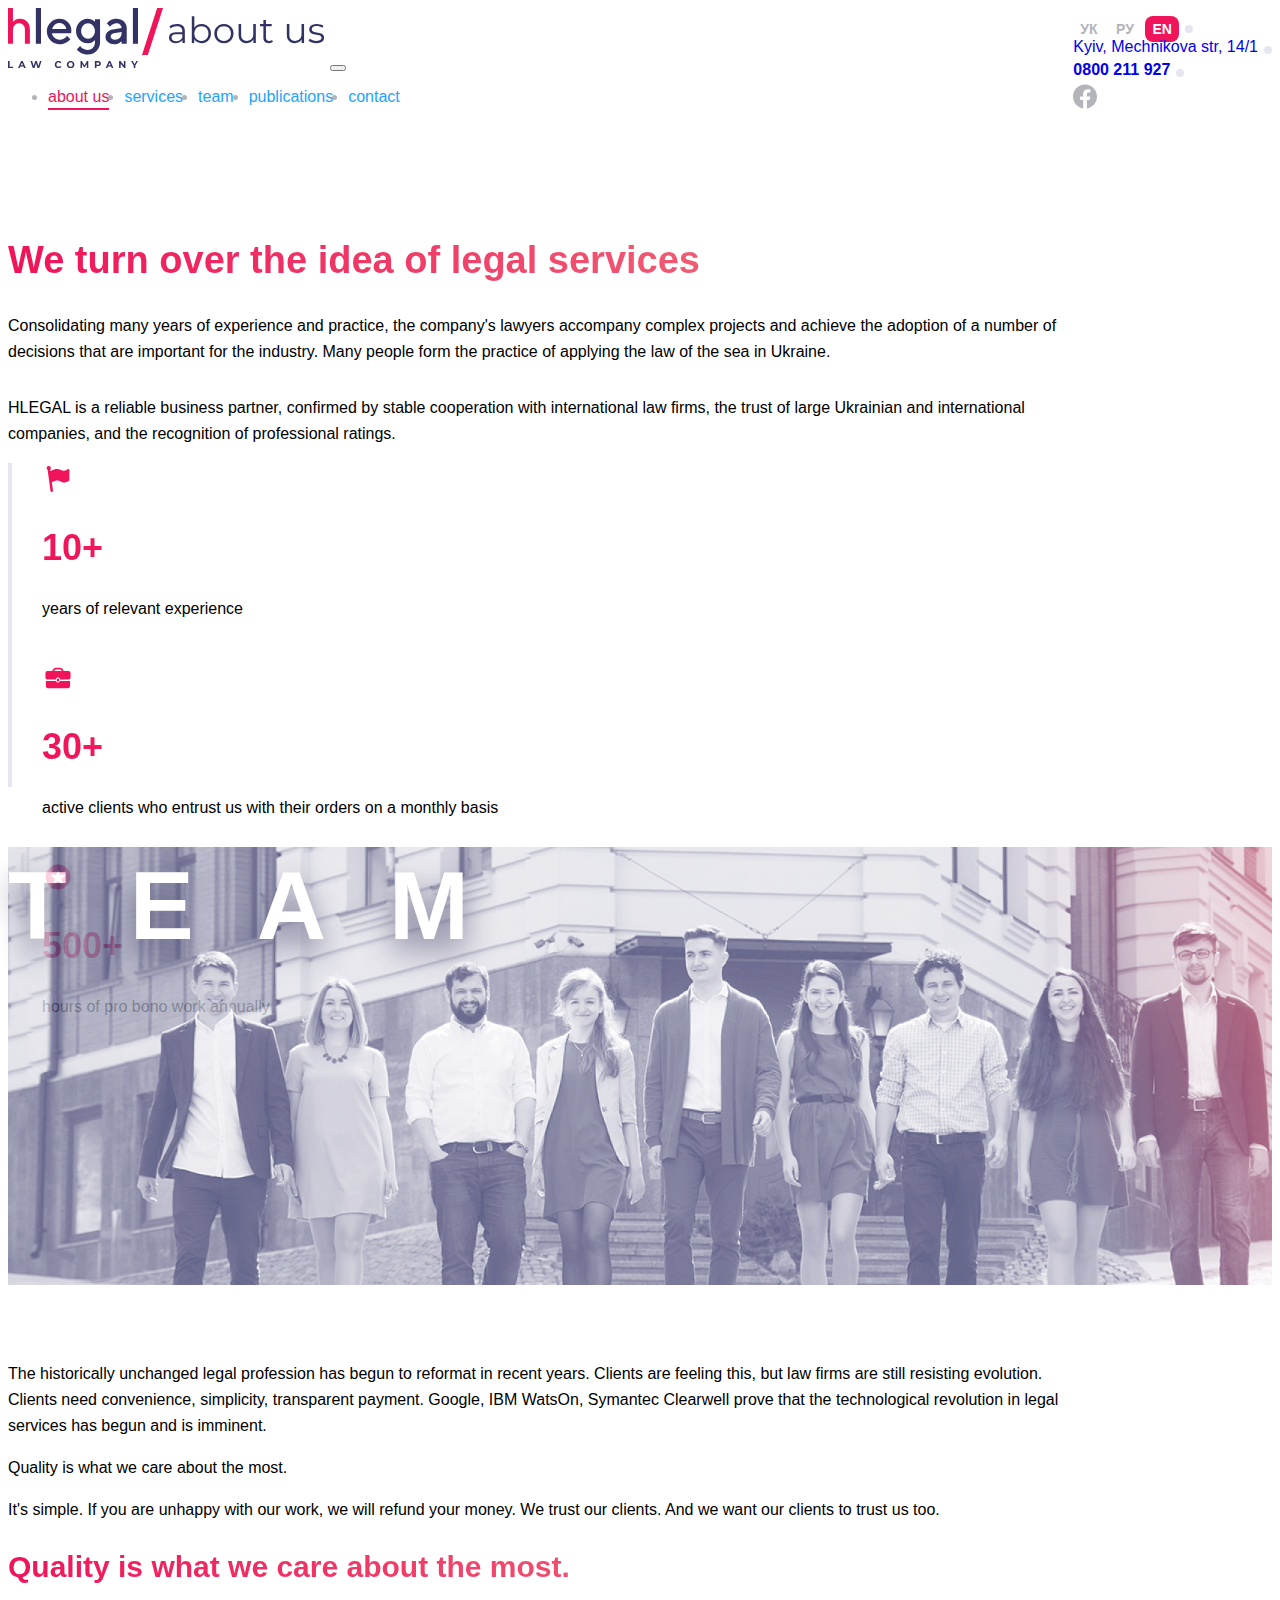
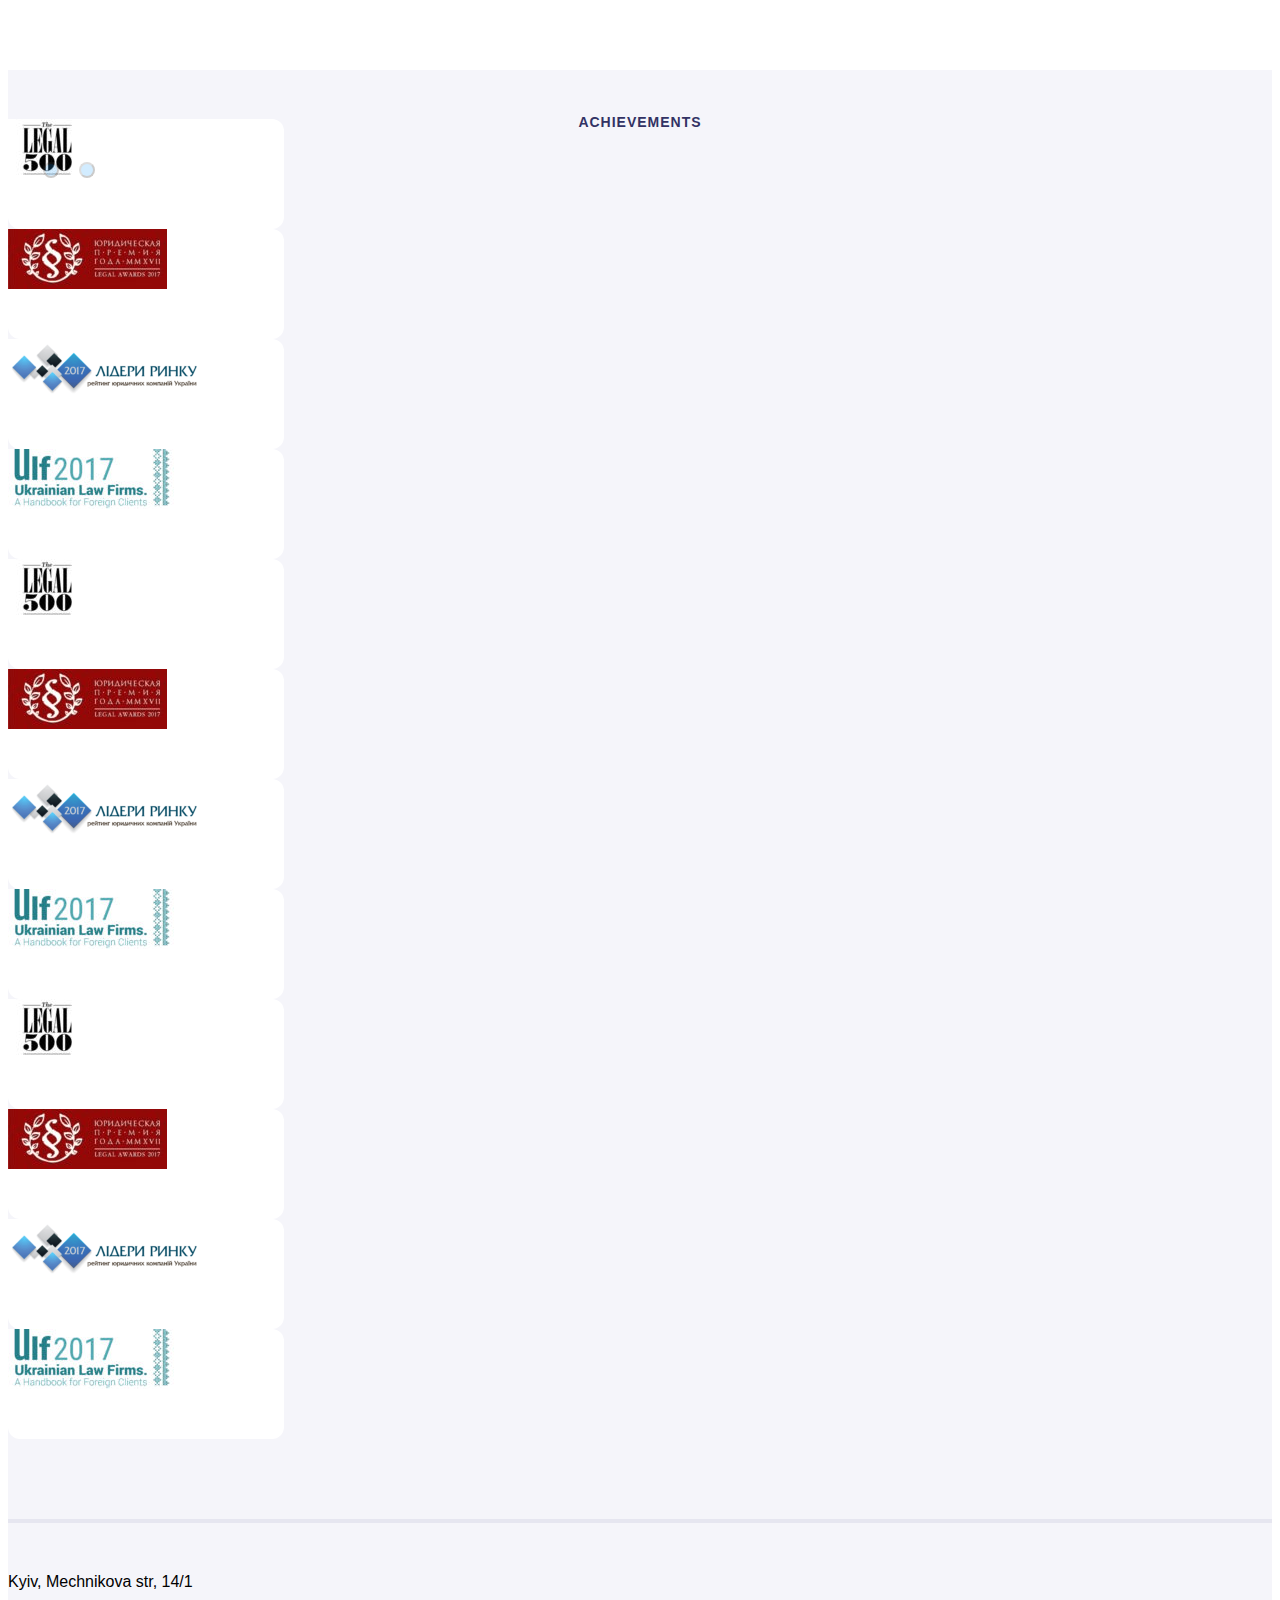
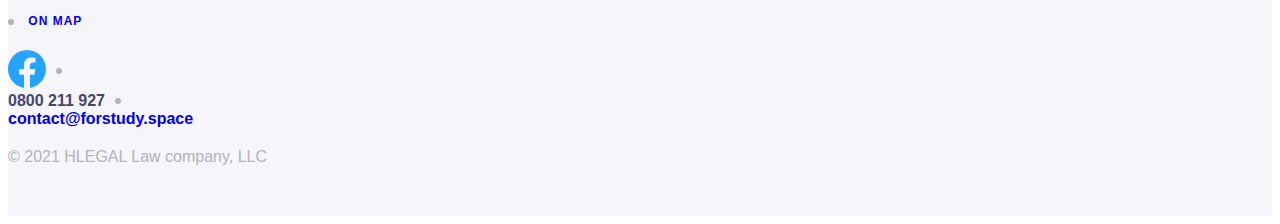
==== commit 61fe22fc: "Image optimization" ====
--- a/html/about.html
+++ b/html/about.html
@@ -6,6 +6,9 @@
           content="width=device-width, user-scalable=no, initial-scale=1.0, maximum-scale=1.0, minimum-scale=1.0">
     <meta http-equiv="X-UA-Compatible" content="ie=edge">
     <title>About us</title>
+
+    <link rel="icon" href="../assets/img/Symbol.png">
+    <link rel="apple-touch-icon" href="../assets/img/Symbol.png">
 
     <link href="https://cdn.jsdelivr.net/npm/bootstrap@5.2.0-beta1/dist/css/bootstrap.min.css" rel="stylesheet"
           integrity="sha384-0evHe/X+R7YkIZDRvuzKMRqM+OrBnVFBL6DOitfPri4tjfHxaWutUpFmBp4vmVor" crossorigin="anonymous">
@@ -163,7 +166,7 @@
             </div>
         </section>
 
-        <div class="photo d-flex justify-content-center align-items-center" style="background-image: url('../assets/img/Team.jpg')">team</div>
+        <div class="photo d-flex justify-content-center align-items-center" style="background-image: url('../assets/img/Team-min.jpg')">team</div>
 
         <section class="about">
             <div class="container">
@@ -205,57 +208,57 @@
                             <div class="carousel-item active">
                                 <div class="achievements__items d-flex justify-content-between">
                                     <div class="achievements__items-one d-flex align-items-center justify-content-center">
-                                        <a href="#"><img src="../assets/img/Achievment-1.png" class="d-block" alt="Achievment"></a>
-                                    </div>
-
-                                    <div class="achievements__items-one d-flex align-items-center justify-content-center">
-                                        <a href="#"><img src="../assets/img/Achievment-2.png" class="d-block" alt="Achievment"></a>
-                                    </div>
-
-                                    <div class="achievements__items-one d-flex align-items-center justify-content-center">
-                                        <a href="#"><img src="../assets/img/Achievment-3.png" class="d-block" alt="Achievment"></a>
-                                    </div>
-
-                                    <div class="achievements__items-one d-flex align-items-center justify-content-center">
-                                        <a href="#"><img src="../assets/img/Achievment-4.png" class="d-block" alt="Achievment"></a>
-                                    </div>
-                                </div>
-                            </div>
-                            <div class="carousel-item active">
+                                        <a href="#"><img src="../assets/img/Achievment-1-min.png" class="d-block" alt="Achievment"></a>
+                                    </div>
+
+                                    <div class="achievements__items-one d-flex align-items-center justify-content-center">
+                                        <a href="#"><img src="../assets/img/Achievment-2-min.png" class="d-block" alt="Achievment"></a>
+                                    </div>
+
+                                    <div class="achievements__items-one d-flex align-items-center justify-content-center">
+                                        <a href="#"><img src="../assets/img/Achievment-3-min.png" class="d-block" alt="Achievment"></a>
+                                    </div>
+
+                                    <div class="achievements__items-one d-flex align-items-center justify-content-center">
+                                        <a href="#"><img src="../assets/img/Achievment-4-min.png" class="d-block" alt="Achievment"></a>
+                                    </div>
+                                </div>
+                            </div>
+                            <div class="carousel-item">
                                 <div class="achievements__items d-flex justify-content-between">
                                     <div class="achievements__items-one d-flex align-items-center justify-content-center">
-                                        <a href="#"><img src="../assets/img/Achievment-1.png" class="d-block" alt="Achievment"></a>
-                                    </div>
-
-                                    <div class="achievements__items-one d-flex align-items-center justify-content-center">
-                                        <a href="#"><img src="../assets/img/Achievment-2.png" class="d-block" alt="Achievment"></a>
-                                    </div>
-
-                                    <div class="achievements__items-one d-flex align-items-center justify-content-center">
-                                        <a href="#"><img src="../assets/img/Achievment-3.png" class="d-block" alt="Achievment"></a>
-                                    </div>
-
-                                    <div class="achievements__items-one d-flex align-items-center justify-content-center">
-                                        <a href="#"><img src="../assets/img/Achievment-4.png" class="d-block" alt="Achievment"></a>
-                                    </div>
-                                </div>
-                            </div>
-                            <div class="carousel-item active">
+                                        <a href="#"><img src="../assets/img/Achievment-1-min.png" class="d-block" alt="Achievment"></a>
+                                    </div>
+
+                                    <div class="achievements__items-one d-flex align-items-center justify-content-center">
+                                        <a href="#"><img src="../assets/img/Achievment-2-min.png" class="d-block" alt="Achievment"></a>
+                                    </div>
+
+                                    <div class="achievements__items-one d-flex align-items-center justify-content-center">
+                                        <a href="#"><img src="../assets/img/Achievment-3-min.png" class="d-block" alt="Achievment"></a>
+                                    </div>
+
+                                    <div class="achievements__items-one d-flex align-items-center justify-content-center">
+                                        <a href="#"><img src="../assets/img/Achievment-4-min.png" class="d-block" alt="Achievment"></a>
+                                    </div>
+                                </div>
+                            </div>
+                            <div class="carousel-item">
                                 <div class="achievements__items d-flex justify-content-between">
                                     <div class="achievements__items-one d-flex align-items-center justify-content-center">
-                                        <a href="#"><img src="../assets/img/Achievment-1.png" class="d-block" alt="Achievment"></a>
-                                    </div>
-
-                                    <div class="achievements__items-one d-flex align-items-center justify-content-center">
-                                        <a href="#"><img src="../assets/img/Achievment-2.png" class="d-block" alt="Achievment"></a>
-                                    </div>
-
-                                    <div class="achievements__items-one d-flex align-items-center justify-content-center">
-                                        <a href="#"><img src="../assets/img/Achievment-3.png" class="d-block" alt="Achievment"></a>
-                                    </div>
-
-                                    <div class="achievements__items-one d-flex align-items-center justify-content-center">
-                                        <a href="#"><img src="../assets/img/Achievment-4.png" class="d-block" alt="Achievment"></a>
+                                        <a href="#"><img src="../assets/img/Achievment-1-min.png" class="d-block" alt="Achievment"></a>
+                                    </div>
+
+                                    <div class="achievements__items-one d-flex align-items-center justify-content-center">
+                                        <a href="#"><img src="../assets/img/Achievment-2-min.png" class="d-block" alt="Achievment"></a>
+                                    </div>
+
+                                    <div class="achievements__items-one d-flex align-items-center justify-content-center">
+                                        <a href="#"><img src="../assets/img/Achievment-3-min.png" class="d-block" alt="Achievment"></a>
+                                    </div>
+
+                                    <div class="achievements__items-one d-flex align-items-center justify-content-center">
+                                        <a href="#"><img src="../assets/img/Achievment-4-min.png" class="d-block" alt="Achievment"></a>
                                     </div>
                                 </div>
                             </div>
--- a/css/style.css
+++ b/css/style.css
@@ -24,7 +24,7 @@
   font-weight: bold;
 }
 
-.contact__form-first h2, .section__title h2 {
+.contact__form-first h2, .hero h1, .hero h2, .about h2, .person h1, .team-people .hero h1, .service-entry__item-section h1, .article__content-accent, .benefits__item li .active, .section__title h2 {
   background: linear-gradient(90.13deg, #F0145A 0.84%, #EF8080 99.96%);
   -webkit-background-clip: text;
   -webkit-text-fill-color: transparent;
@@ -32,6 +32,13 @@
   text-fill-color: transparent;
 }
 
+.modal {
+  --bs-modal-padding:0px;
+}
+.modal-body {
+  padding: var(--bs-modal-padding);
+}
+
 body {
   color: #323264;
 }
@@ -72,9 +79,43 @@
   text-decoration: none;
 }
 
+.common-bg-second {
+  background-color: #CACADB;
+  padding-bottom: 10px;
+  border-radius: 12px;
+  width: 90%;
+}
+
 .common-bg {
   background: linear-gradient(228.57deg, #323264 11.93%, #323264 57.17%, #643E72 87.46%);
   border-radius: 0 0 12px 12px;
+  position: relative;
+}
+.common-bg::after {
+  position: absolute;
+  content: "";
+  background-color: #CACADB;
+  width: 95%;
+  height: 10px;
+  display: block;
+  border-radius: 0 0 12px 12px;
+  right: 0;
+  left: -2px;
+  bottom: -10px;
+  margin: auto;
+}
+.common-bg::before {
+  position: absolute;
+  content: "";
+  background-color: #E7E7F2;
+  width: 90%;
+  height: 10px;
+  display: block;
+  border-radius: 0 0 12px 12px;
+  right: 0;
+  left: -2px;
+  bottom: -20px;
+  margin: auto;
 }
 
 .section__title .section__link {
@@ -116,6 +157,20 @@
   background-color: #0085FF;
 }
 .section__button input[type=button]:active {
+  background: #006CCF;
+}
+.section__button button {
+  color: #fff;
+  background-color: #24A3FF;
+  box-shadow: 0 0 20px rgba(36, 163, 255, 0.5);
+  border-radius: 12px;
+  border: none;
+  padding: 18px 30px;
+}
+.section__button button:hover {
+  background-color: #0085FF;
+}
+.section__button button:active {
   background: #006CCF;
 }
 
@@ -484,13 +539,6 @@
 .benefits__item li:not(:last-child) {
   margin-bottom: 20px;
 }
-.benefits__item li .active {
-  background: linear-gradient(90.13deg, #EF8080 0.84%, #F0145A 99.96%);
-  -webkit-background-clip: text;
-  -webkit-text-fill-color: transparent;
-  background-clip: text;
-  text-fill-color: transparent;
-}
 .benefits__item li a {
   font-size: 38px;
   line-height: 46px;
@@ -611,7 +659,6 @@
 }
 .services__items-section p {
   color: #FFFFFF;
-  width: 350px;
 }
 .services-page {
   padding-top: 100px;
@@ -619,7 +666,7 @@
 
 @media (max-width: 1024px) {
   .services__items p {
-    width: initial;
+    width: 100%;
   }
 }
 @media (max-width: 992px) {
@@ -1008,11 +1055,6 @@
   font-size: 38px;
   line-height: 46px;
   margin-top: 30px;
-  background: linear-gradient(90.13deg, #F0145A 0.84%, #EF8080 99.96%);
-  -webkit-background-clip: text;
-  -webkit-text-fill-color: transparent;
-  background-clip: text;
-  text-fill-color: transparent;
 }
 .article__content-list {
   font-size: 18px;
@@ -1055,6 +1097,12 @@
   margin-right: 10px;
 }
 
+@media (max-width: 575px) {
+  .article {
+    padding: 30px;
+  }
+}
+
 .service-entry {
   color: #fff;
   margin-bottom: 60px;
@@ -1085,11 +1133,6 @@
   border-radius: 24px;
 }
 .service-entry__item-section h1 {
-  background: linear-gradient(90.13deg, #F0145A 0.84%, #EF8080 99.96%);
-  -webkit-background-clip: text;
-  -webkit-text-fill-color: transparent;
-  background-clip: text;
-  text-fill-color: transparent;
   margin-top: 28px;
   margin-bottom: 28px;
 }
@@ -1146,11 +1189,6 @@
   }
 }
 .team-people .hero h1 {
-  background: linear-gradient(90.13deg, #F0145A 0.84%, #EF8080 99.96%);
-  -webkit-background-clip: text;
-  -webkit-text-fill-color: transparent;
-  background-clip: text;
-  text-fill-color: transparent;
   font-size: 38px;
   line-height: 46px;
 }
@@ -1196,6 +1234,12 @@
 }
 
 @media (max-width: 992px) {
+  .team-people {
+    padding: 0 0 60px 0;
+  }
+  .team-people .hero {
+    padding: 0;
+  }
   .team-people__list {
     gap: 60px;
   }
@@ -1224,13 +1268,6 @@
   height: 500px;
   border-radius: 12px;
   margin-bottom: 15px;
-}
-.person h1 {
-  background: linear-gradient(90.13deg, #F0145A 0.84%, #EF8080 99.96%);
-  -webkit-background-clip: text;
-  -webkit-text-fill-color: transparent;
-  background-clip: text;
-  text-fill-color: transparent;
 }
 .person__information p {
   margin-top: 30px;
@@ -1275,24 +1312,18 @@
   .person__wrapper {
     flex-direction: column;
   }
-  .person__image {
-    display: none;
-  }
-  .person__information-name {
-    width: 50%;
-    margin-right: 0;
-    position: relative;
-  }
-  .person__information-name::before {
-    content: " ";
-    width: 300px;
-    height: 375px;
-    position: absolute;
-    background-size: cover;
-    background-position: center;
-    background-image: url("../assets/img/Team-5.jpg");
-    border-radius: 12px;
-    margin-bottom: 15px;
+  .person__information-contacts {
+    display: flex;
+    flex-direction: column;
+  }
+  .person__information-contacts p {
+    margin-bottom: 0;
+  }
+  .person__information-contacts a::before {
+    content: none;
+  }
+  .person__information-contacts a:last-child {
+    margin-bottom: 30px;
   }
 }
 @media (max-width: 575px) {
@@ -1309,20 +1340,6 @@
   .person__information-name::before {
     content: none;
   }
-  .person__information-contacts {
-    display: flex;
-    flex-direction: column;
-    gap: 10px;
-  }
-  .person__information-contacts p {
-    margin-bottom: 0;
-  }
-  .person__information-contacts a::before {
-    content: none;
-  }
-  .person__information-contacts a:last-child {
-    margin-bottom: 30px;
-  }
 }
 
 .about {
@@ -1333,13 +1350,6 @@
     max-width: 1080px;
   }
 }
-.about h2 {
-  background: linear-gradient(90.13deg, #F0145A 0.84%, #EF8080 99.96%);
-  -webkit-background-clip: text;
-  -webkit-text-fill-color: transparent;
-  background-clip: text;
-  text-fill-color: transparent;
-}
 .about__quote {
   padding-right: 60px;
 }
@@ -1370,13 +1380,6 @@
   .hero .container {
     max-width: 1080px;
   }
-}
-.hero h1, .hero h2 {
-  background: linear-gradient(90.13deg, #F0145A 0.84%, #EF8080 99.96%);
-  -webkit-background-clip: text;
-  -webkit-text-fill-color: transparent;
-  background-clip: text;
-  text-fill-color: transparent;
 }
 .hero h2 {
   font-size: 36px;
@@ -1456,7 +1459,6 @@
     font-size: 36px;
     line-height: 44px;
     max-height: 115px;
-    height: 100%;
   }
 }
 
@@ -1638,4 +1640,31 @@
   }
 }
 
+.modal .contact__form {
+  width: 100% !important;
+}
+.modal-content:before {
+  content: "";
+  background: #323264;
+  position: fixed;
+  left: 0;
+  top: 0;
+  width: 100%;
+  height: 100%;
+  opacity: 0.7;
+  z-index: -1;
+}
+.modal .btn-close {
+  background: url("../assets/icons/Close.svg");
+  background-repeat: no-repeat;
+  width: 18px;
+  height: 18px;
+}
+
+@media (max-width: 575px) {
+  .modal {
+    width: 100%;
+  }
+}
+
 /*# sourceMappingURL=style.css.map */
